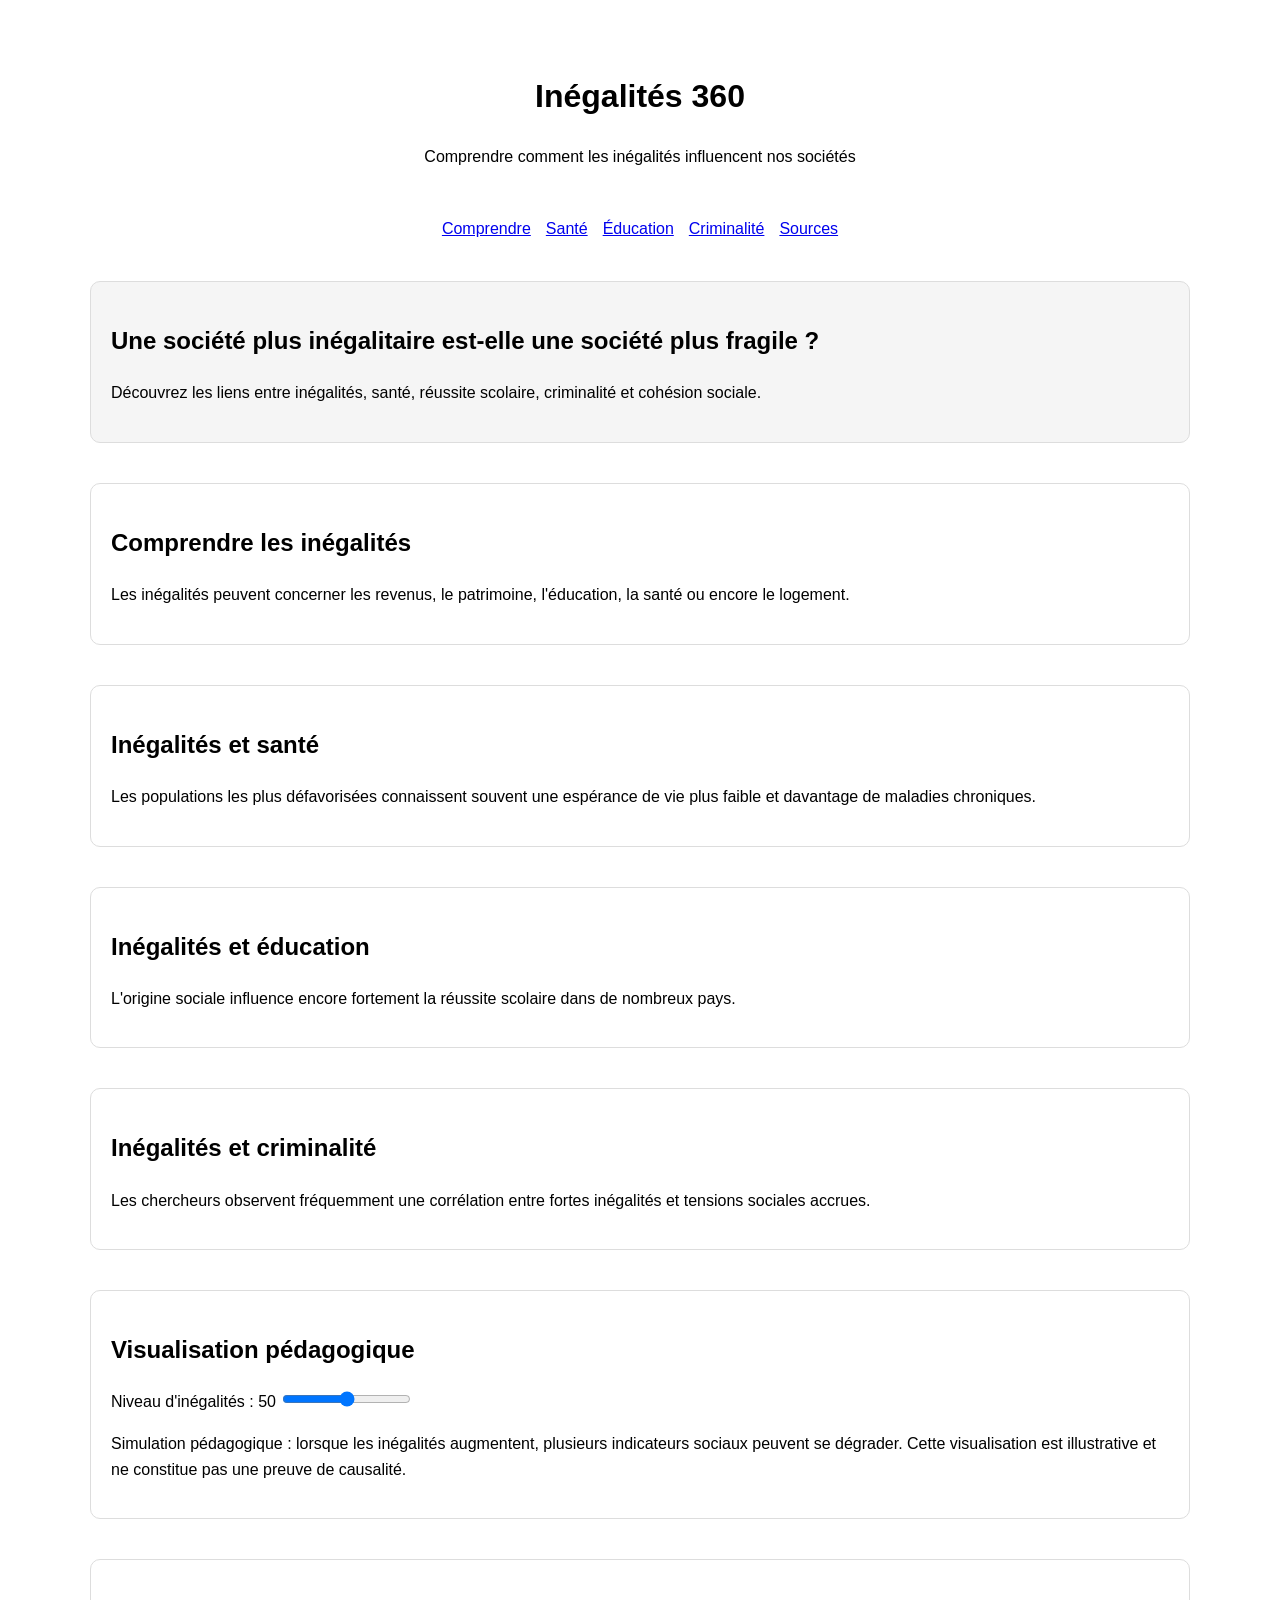
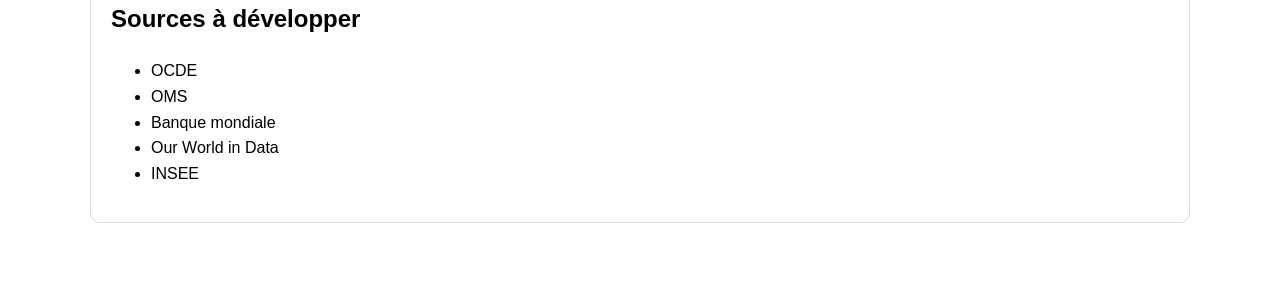
==== index.html @ ab727dbd "Add files via upload" ====
<!DOCTYPE html>
<html lang="fr">
<head>
<meta charset="UTF-8">
<meta name="viewport" content="width=device-width, initial-scale=1.0">
<title>Inégalités 360</title>
<link rel="stylesheet" href="style.css">
</head>
<body>
<header>
<h1>Inégalités 360</h1>
<p>Comprendre comment les inégalités influencent nos sociétés</p>
</header>

<nav>
<a href="#comprendre">Comprendre</a>
<a href="#sante">Santé</a>
<a href="#education">Éducation</a>
<a href="#criminalite">Criminalité</a>
<a href="#sources">Sources</a>
</nav>

<section id="hero">
<h2>Une société plus inégalitaire est-elle une société plus fragile ?</h2>
<p>Découvrez les liens entre inégalités, santé, réussite scolaire, criminalité et cohésion sociale.</p>
</section>

<section id="comprendre">
<h2>Comprendre les inégalités</h2>
<p>Les inégalités peuvent concerner les revenus, le patrimoine, l'éducation, la santé ou encore le logement.</p>
</section>

<section id="sante">
<h2>Inégalités et santé</h2>
<p>Les populations les plus défavorisées connaissent souvent une espérance de vie plus faible et davantage de maladies chroniques.</p>
</section>

<section id="education">
<h2>Inégalités et éducation</h2>
<p>L'origine sociale influence encore fortement la réussite scolaire dans de nombreux pays.</p>
</section>

<section id="criminalite">
<h2>Inégalités et criminalité</h2>
<p>Les chercheurs observent fréquemment une corrélation entre fortes inégalités et tensions sociales accrues.</p>
</section>

<section id="simulateur">
<h2>Visualisation pédagogique</h2>
<label>Niveau d'inégalités : <span id="valeur">50</span></label>
<input type="range" min="0" max="100" value="50" id="slider">
<p id="resultat"></p>
</section>

<section id="sources">
<h2>Sources à développer</h2>
<ul>
<li>OCDE</li>
<li>OMS</li>
<li>Banque mondiale</li>
<li>Our World in Data</li>
<li>INSEE</li>
</ul>
</section>

<script src="script.js"></script>
</body>
</html>
---- style.css ----
body{font-family:Arial,sans-serif;max-width:1100px;margin:auto;padding:20px;line-height:1.6}
header{text-align:center;padding:30px}
nav{display:flex;gap:15px;justify-content:center;flex-wrap:wrap}
section{margin:40px 0;padding:20px;border:1px solid #ddd;border-radius:10px}
#hero{background:#f5f5f5}
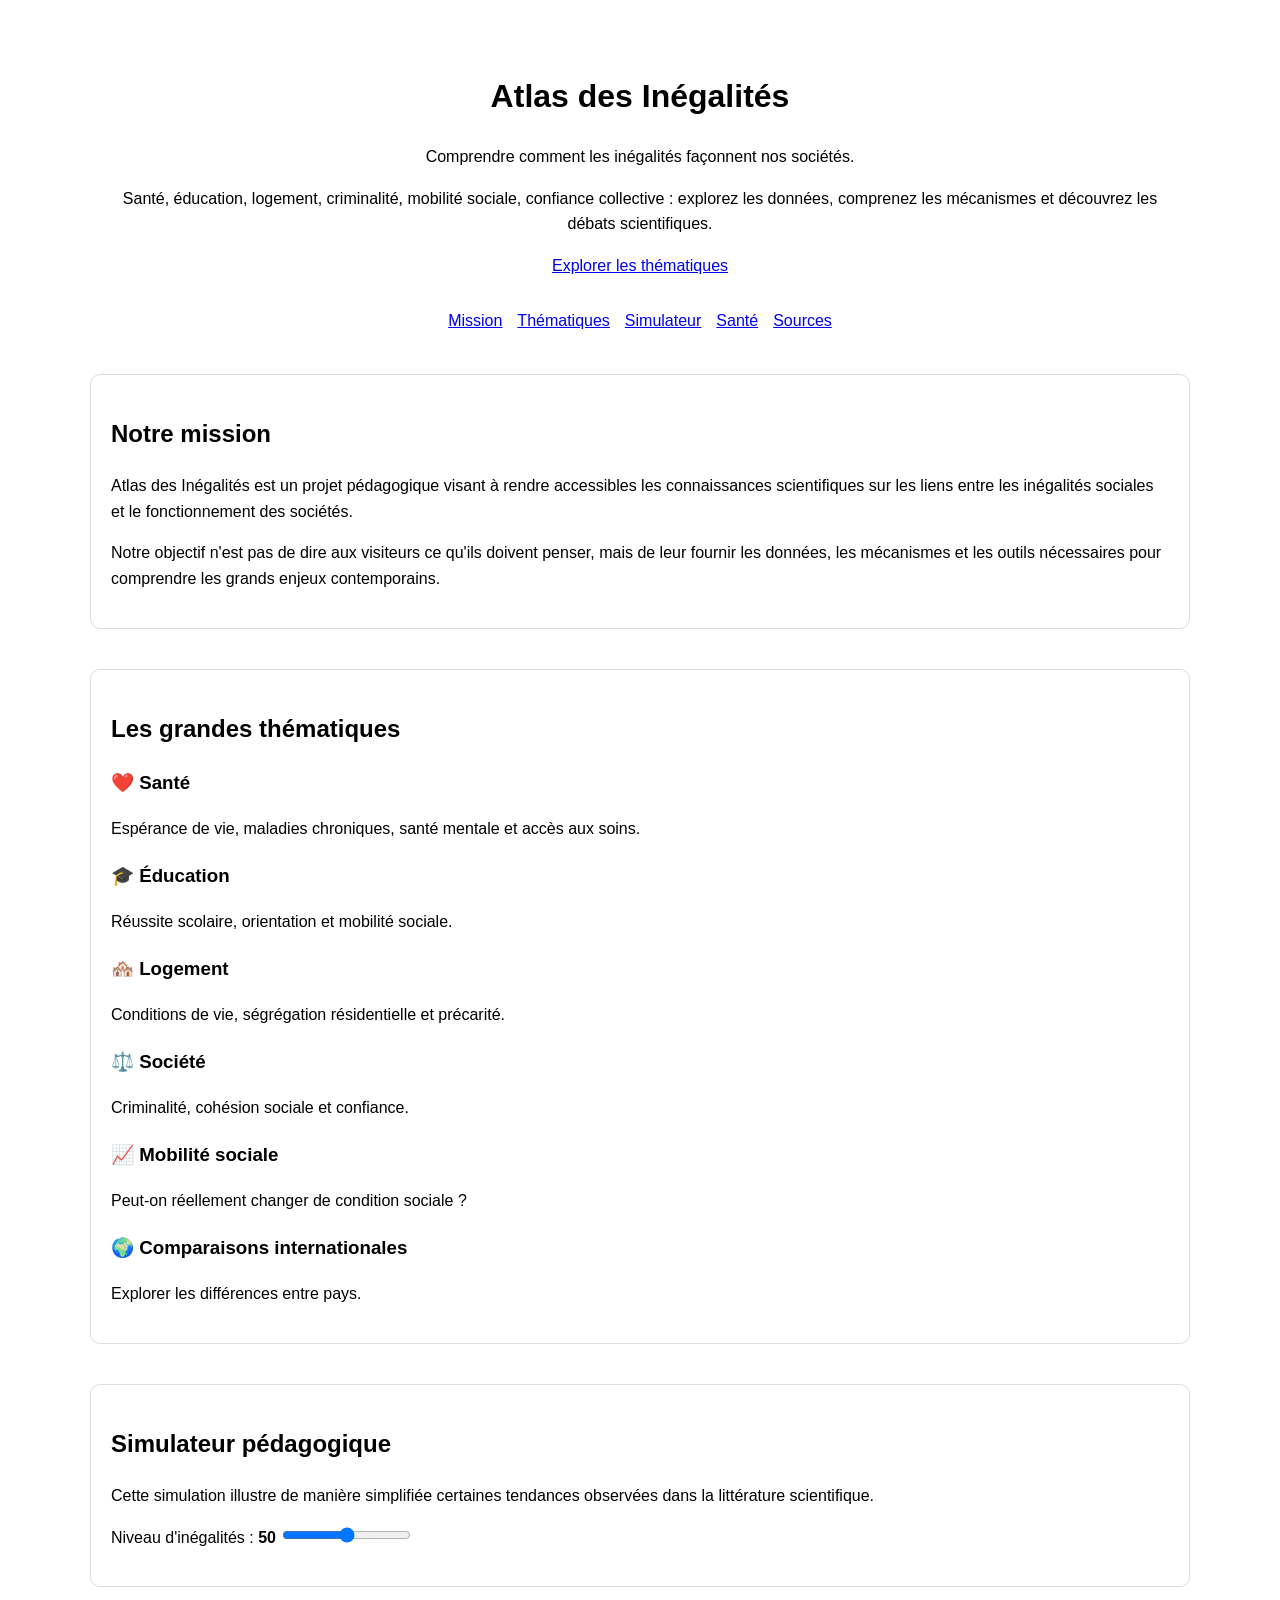
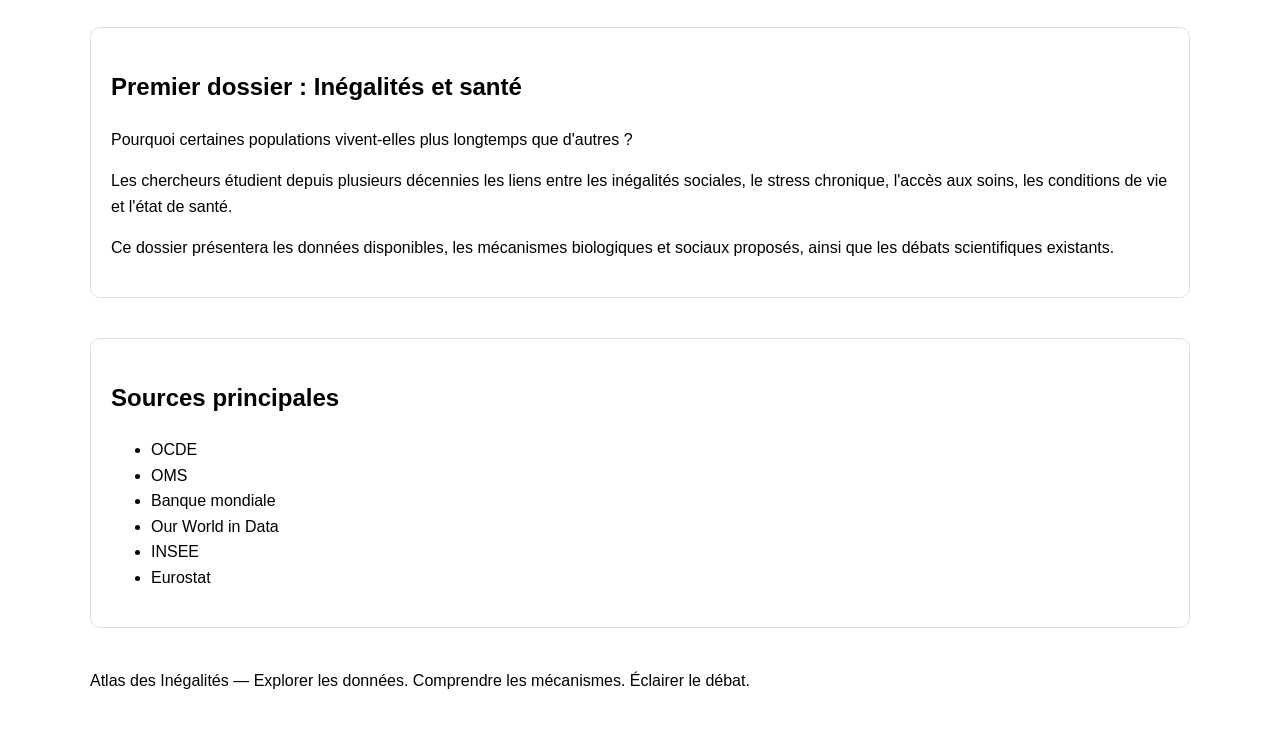
==== commit 3dcb867b: "Update index.html" ====
--- a/index.html
+++ b/index.html
@@ -3,66 +3,194 @@
 <head>
 <meta charset="UTF-8">
 <meta name="viewport" content="width=device-width, initial-scale=1.0">
-<title>Inégalités 360</title>
+<title>Atlas des Inégalités</title>
 <link rel="stylesheet" href="style.css">
 </head>
+
 <body>
-<header>
-<h1>Inégalités 360</h1>
-<p>Comprendre comment les inégalités influencent nos sociétés</p>
+
+<header class="hero">
+    <div class="container">
+        <h1>Atlas des Inégalités</h1>
+
+        <p class="subtitle">
+            Comprendre comment les inégalités façonnent nos sociétés.
+        </p>
+
+        <p class="intro">
+            Santé, éducation, logement, criminalité, mobilité sociale,
+            confiance collective : explorez les données,
+            comprenez les mécanismes et découvrez les débats scientifiques.
+        </p>
+
+        <a href="#themes" class="btn">
+            Explorer les thématiques
+        </a>
+    </div>
 </header>
 
 <nav>
-<a href="#comprendre">Comprendre</a>
-<a href="#sante">Santé</a>
-<a href="#education">Éducation</a>
-<a href="#criminalite">Criminalité</a>
-<a href="#sources">Sources</a>
+    <a href="#mission">Mission</a>
+    <a href="#themes">Thématiques</a>
+    <a href="#simulateur">Simulateur</a>
+    <a href="#sante">Santé</a>
+    <a href="#sources">Sources</a>
 </nav>
 
-<section id="hero">
-<h2>Une société plus inégalitaire est-elle une société plus fragile ?</h2>
-<p>Découvrez les liens entre inégalités, santé, réussite scolaire, criminalité et cohésion sociale.</p>
+<section id="mission" class="container">
+
+    <h2>Notre mission</h2>
+
+    <p>
+        Atlas des Inégalités est un projet pédagogique visant à rendre
+        accessibles les connaissances scientifiques sur les liens entre
+        les inégalités sociales et le fonctionnement des sociétés.
+    </p>
+
+    <p>
+        Notre objectif n'est pas de dire aux visiteurs ce qu'ils doivent penser,
+        mais de leur fournir les données, les mécanismes et les outils nécessaires
+        pour comprendre les grands enjeux contemporains.
+    </p>
+
 </section>
 
-<section id="comprendre">
-<h2>Comprendre les inégalités</h2>
-<p>Les inégalités peuvent concerner les revenus, le patrimoine, l'éducation, la santé ou encore le logement.</p>
+<section id="themes" class="container">
+
+    <h2>Les grandes thématiques</h2>
+
+    <div class="cards">
+
+        <div class="card">
+            <h3>❤️ Santé</h3>
+            <p>
+                Espérance de vie, maladies chroniques,
+                santé mentale et accès aux soins.
+            </p>
+        </div>
+
+        <div class="card">
+            <h3>🎓 Éducation</h3>
+            <p>
+                Réussite scolaire, orientation
+                et mobilité sociale.
+            </p>
+        </div>
+
+        <div class="card">
+            <h3>🏘️ Logement</h3>
+            <p>
+                Conditions de vie,
+                ségrégation résidentielle et précarité.
+            </p>
+        </div>
+
+        <div class="card">
+            <h3>⚖️ Société</h3>
+            <p>
+                Criminalité,
+                cohésion sociale et confiance.
+            </p>
+        </div>
+
+        <div class="card">
+            <h3>📈 Mobilité sociale</h3>
+            <p>
+                Peut-on réellement changer de condition sociale ?
+            </p>
+        </div>
+
+        <div class="card">
+            <h3>🌍 Comparaisons internationales</h3>
+            <p>
+                Explorer les différences entre pays.
+            </p>
+        </div>
+
+    </div>
+
 </section>
 
-<section id="sante">
-<h2>Inégalités et santé</h2>
-<p>Les populations les plus défavorisées connaissent souvent une espérance de vie plus faible et davantage de maladies chroniques.</p>
+<section id="simulateur" class="container">
+
+    <h2>Simulateur pédagogique</h2>
+
+    <p>
+        Cette simulation illustre de manière simplifiée certaines tendances
+        observées dans la littérature scientifique.
+    </p>
+
+    <label>
+        Niveau d'inégalités :
+        <strong><span id="valeur">50</span></strong>
+    </label>
+
+    <input
+        type="range"
+        min="0"
+        max="100"
+        value="50"
+        id="slider"
+    >
+
+    <div class="simulation-box">
+
+        <p id="sante-result"></p>
+        <p id="education-result"></p>
+        <p id="confiance-result"></p>
+
+    </div>
+
 </section>
 
-<section id="education">
-<h2>Inégalités et éducation</h2>
-<p>L'origine sociale influence encore fortement la réussite scolaire dans de nombreux pays.</p>
+<section id="sante" class="container">
+
+    <h2>Premier dossier : Inégalités et santé</h2>
+
+    <p>
+        Pourquoi certaines populations vivent-elles plus longtemps
+        que d'autres ?
+    </p>
+
+    <p>
+        Les chercheurs étudient depuis plusieurs décennies les liens
+        entre les inégalités sociales, le stress chronique,
+        l'accès aux soins, les conditions de vie et l'état de santé.
+    </p>
+
+    <p>
+        Ce dossier présentera les données disponibles,
+        les mécanismes biologiques et sociaux proposés,
+        ainsi que les débats scientifiques existants.
+    </p>
+
 </section>
 
-<section id="criminalite">
-<h2>Inégalités et criminalité</h2>
-<p>Les chercheurs observent fréquemment une corrélation entre fortes inégalités et tensions sociales accrues.</p>
+<section id="sources" class="container">
+
+    <h2>Sources principales</h2>
+
+    <ul>
+        <li>OCDE</li>
+        <li>OMS</li>
+        <li>Banque mondiale</li>
+        <li>Our World in Data</li>
+        <li>INSEE</li>
+        <li>Eurostat</li>
+    </ul>
+
 </section>
 
-<section id="simulateur">
-<h2>Visualisation pédagogique</h2>
-<label>Niveau d'inégalités : <span id="valeur">50</span></label>
-<input type="range" min="0" max="100" value="50" id="slider">
-<p id="resultat"></p>
-</section>
+<footer>
 
-<section id="sources">
-<h2>Sources à développer</h2>
-<ul>
-<li>OCDE</li>
-<li>OMS</li>
-<li>Banque mondiale</li>
-<li>Our World in Data</li>
-<li>INSEE</li>
-</ul>
-</section>
+    <p>
+        Atlas des Inégalités — Explorer les données.
+        Comprendre les mécanismes. Éclairer le débat.
+    </p>
+
+</footer>
 
 <script src="script.js"></script>
+
 </body>
-</html>+</html>
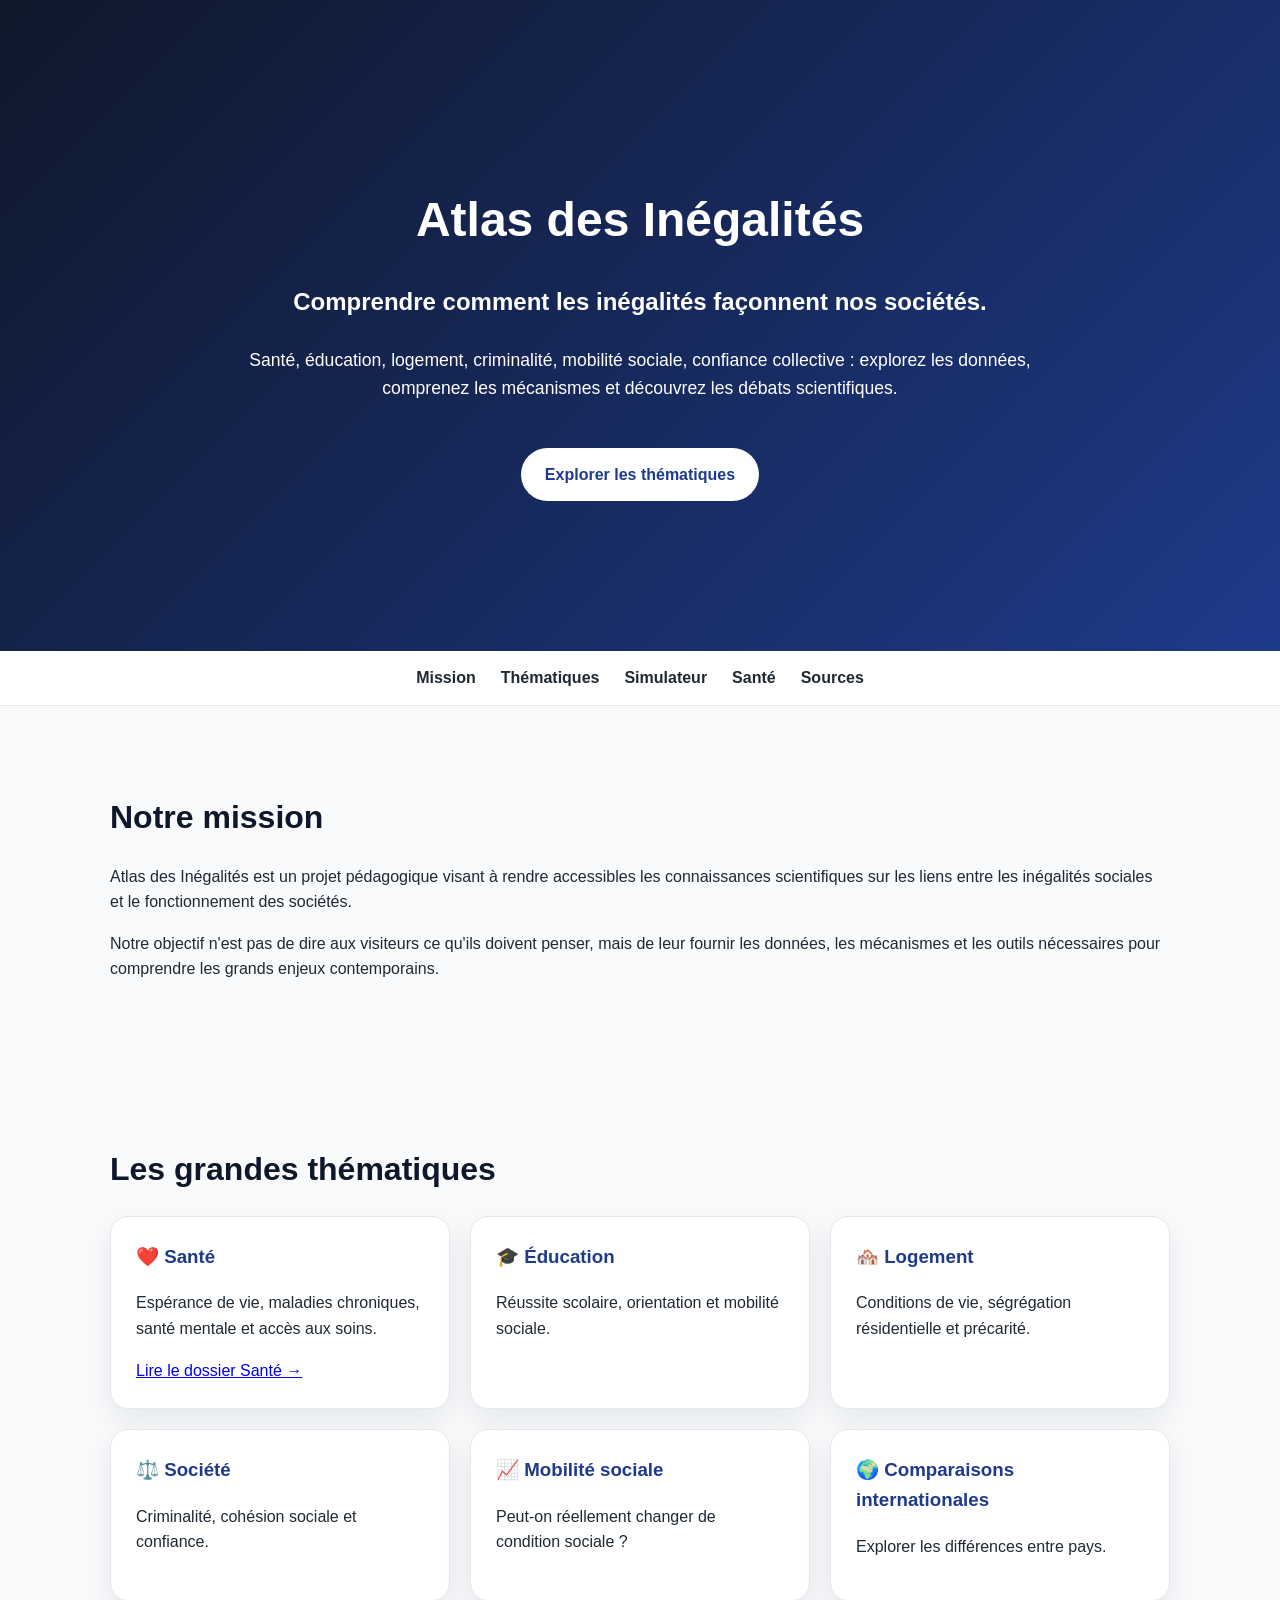
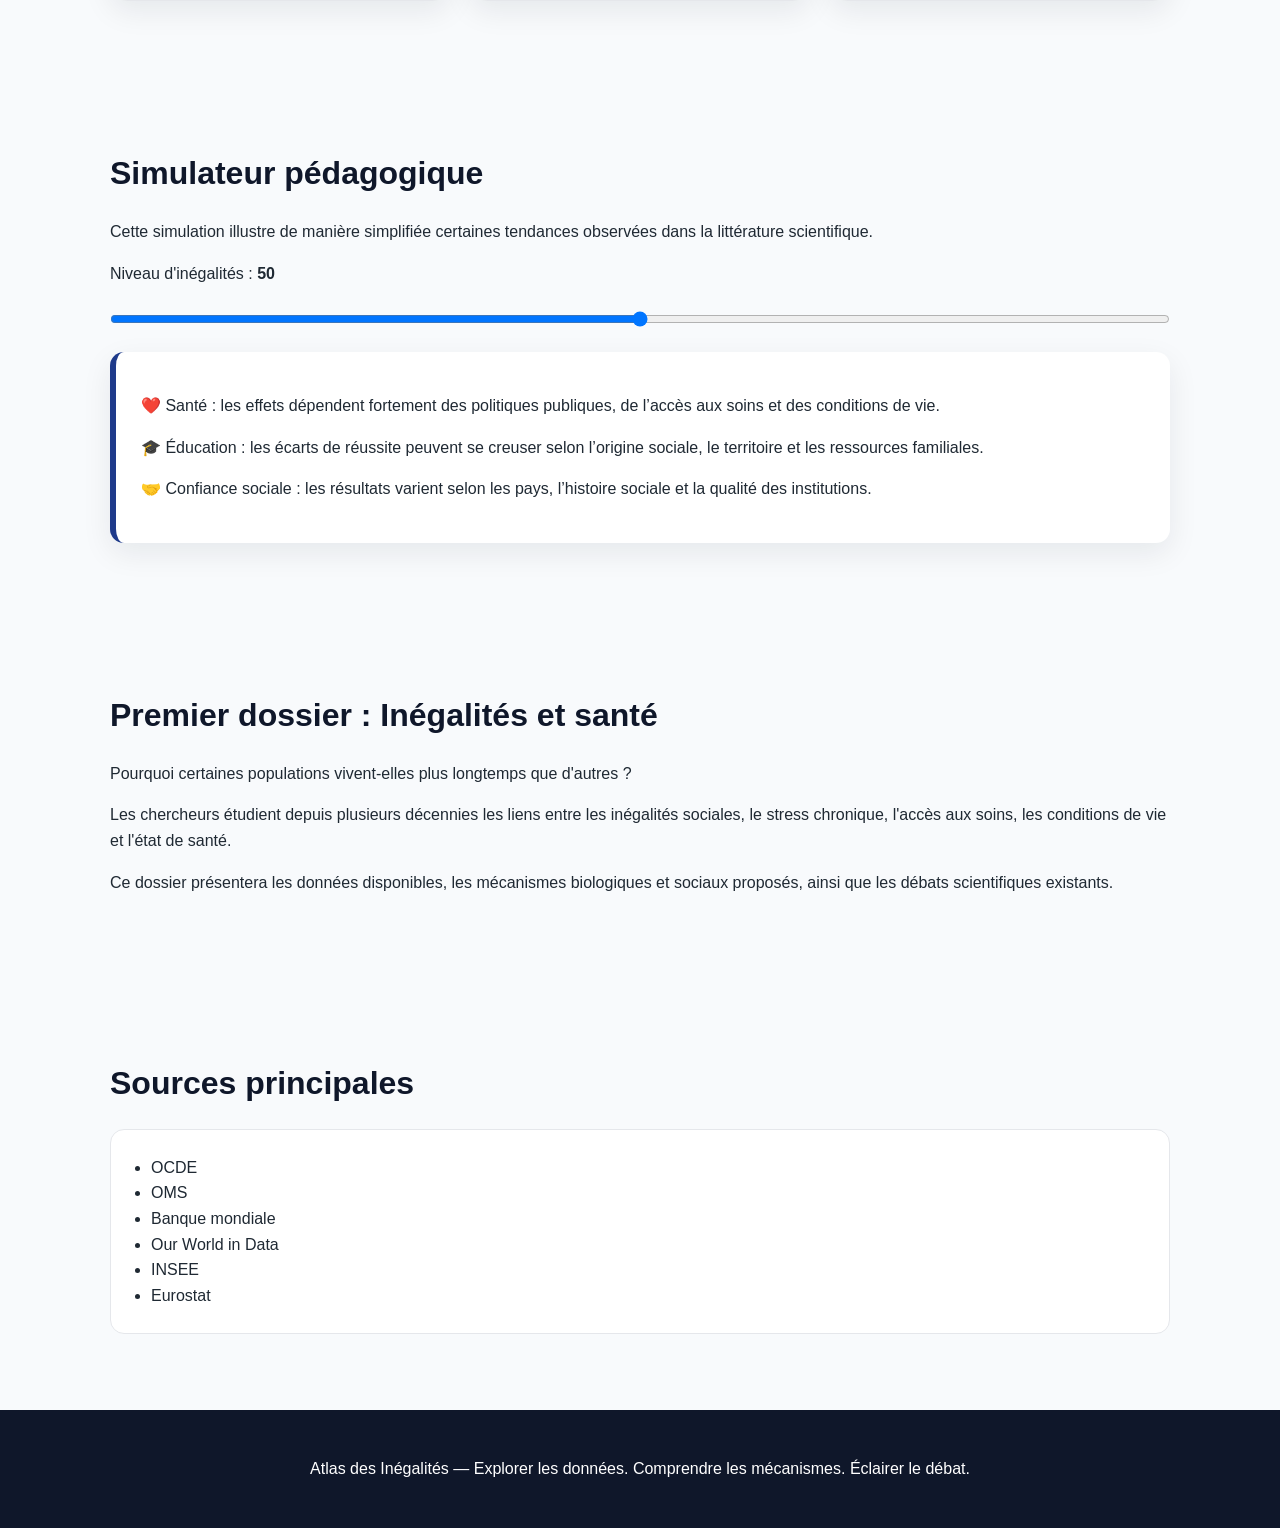
==== commit 0cb13cd0: "Update index.html" ====
--- a/index.html
+++ b/index.html
@@ -61,13 +61,16 @@
 
     <div class="cards">
 
-        <div class="card">
-            <h3>❤️ Santé</h3>
-            <p>
-                Espérance de vie, maladies chroniques,
-                santé mentale et accès aux soins.
-            </p>
-        </div>
+       <div class="card">
+    <h3>❤️ Santé</h3>
+    <p>
+        Espérance de vie, maladies chroniques,
+        santé mentale et accès aux soins.
+    </p>
+    <a href="sante.html" class="card-link">
+        Lire le dossier Santé →
+    </a>
+</div>
 
         <div class="card">
             <h3>🎓 Éducation</h3>
--- a/style.css
+++ b/style.css
@@ -1,6 +1,145 @@
+* {
+    box-sizing: border-box;
+}
 
-body{font-family:Arial,sans-serif;max-width:1100px;margin:auto;padding:20px;line-height:1.6}
-header{text-align:center;padding:30px}
-nav{display:flex;gap:15px;justify-content:center;flex-wrap:wrap}
-section{margin:40px 0;padding:20px;border:1px solid #ddd;border-radius:10px}
-#hero{background:#f5f5f5}
+body {
+    margin: 0;
+    font-family: Arial, Helvetica, sans-serif;
+    line-height: 1.6;
+    color: #1f2933;
+    background: #f8fafc;
+}
+
+.container {
+    max-width: 1100px;
+    margin: auto;
+    padding: 60px 20px;
+}
+
+.hero {
+    background: linear-gradient(135deg, #0f172a, #1e3a8a);
+    color: white;
+    text-align: center;
+    padding: 90px 20px;
+}
+
+.hero h1 {
+    font-size: 3rem;
+    margin-bottom: 15px;
+}
+
+.subtitle {
+    font-size: 1.5rem;
+    font-weight: bold;
+}
+
+.intro {
+    max-width: 800px;
+    margin: 25px auto;
+    font-size: 1.1rem;
+}
+
+.btn {
+    display: inline-block;
+    margin-top: 20px;
+    padding: 14px 24px;
+    background: white;
+    color: #1e3a8a;
+    text-decoration: none;
+    border-radius: 999px;
+    font-weight: bold;
+}
+
+nav {
+    position: sticky;
+    top: 0;
+    z-index: 10;
+    background: white;
+    border-bottom: 1px solid #e5e7eb;
+    display: flex;
+    justify-content: center;
+    gap: 25px;
+    flex-wrap: wrap;
+    padding: 14px;
+}
+
+nav a {
+    color: #1f2933;
+    text-decoration: none;
+    font-weight: bold;
+}
+
+nav a:hover {
+    color: #1e3a8a;
+}
+
+h2 {
+    font-size: 2rem;
+    margin-bottom: 20px;
+    color: #0f172a;
+}
+
+.cards {
+    display: grid;
+    grid-template-columns: repeat(auto-fit, minmax(260px, 1fr));
+    gap: 20px;
+}
+
+.card {
+    background: white;
+    padding: 25px;
+    border-radius: 18px;
+    box-shadow: 0 10px 30px rgba(15, 23, 42, 0.08);
+    border: 1px solid #e5e7eb;
+}
+
+.card h3 {
+    margin-top: 0;
+    color: #1e3a8a;
+}
+
+input[type="range"] {
+    width: 100%;
+    margin: 25px 0;
+}
+
+.simulation-box {
+    background: white;
+    border-left: 6px solid #1e3a8a;
+    padding: 25px;
+    border-radius: 14px;
+    box-shadow: 0 10px 30px rgba(15, 23, 42, 0.08);
+}
+
+ul {
+    background: white;
+    padding: 25px 40px;
+    border-radius: 14px;
+    border: 1px solid #e5e7eb;
+}
+
+footer {
+    text-align: center;
+    background: #0f172a;
+    color: white;
+    padding: 30px 20px;
+}
+
+@media (max-width: 700px) {
+    .hero h1 {
+        font-size: 2.2rem;
+    }
+
+    .subtitle {
+        font-size: 1.2rem;
+    }
+
+    nav {
+        gap: 12px;
+        font-size: 0.9rem;
+    }
+
+    .container {
+        padding: 40px 18px;
+    }
+}
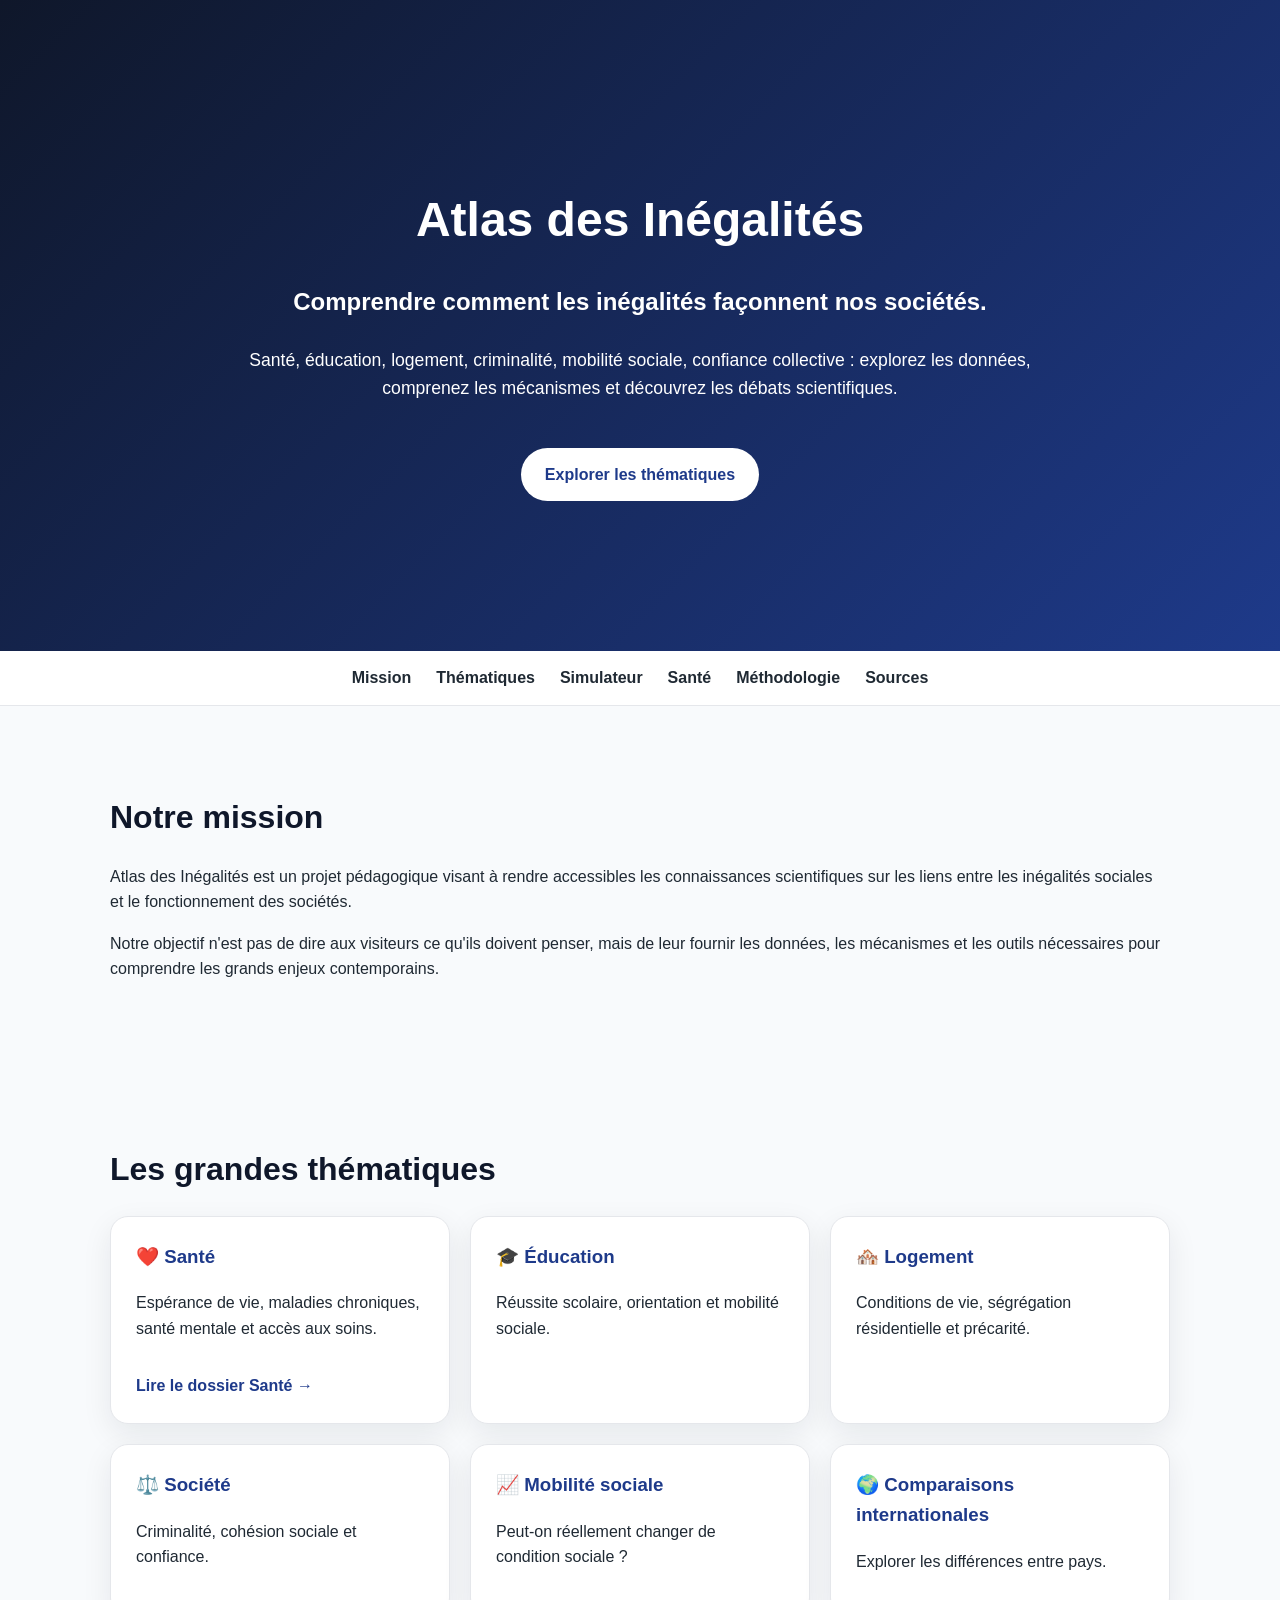
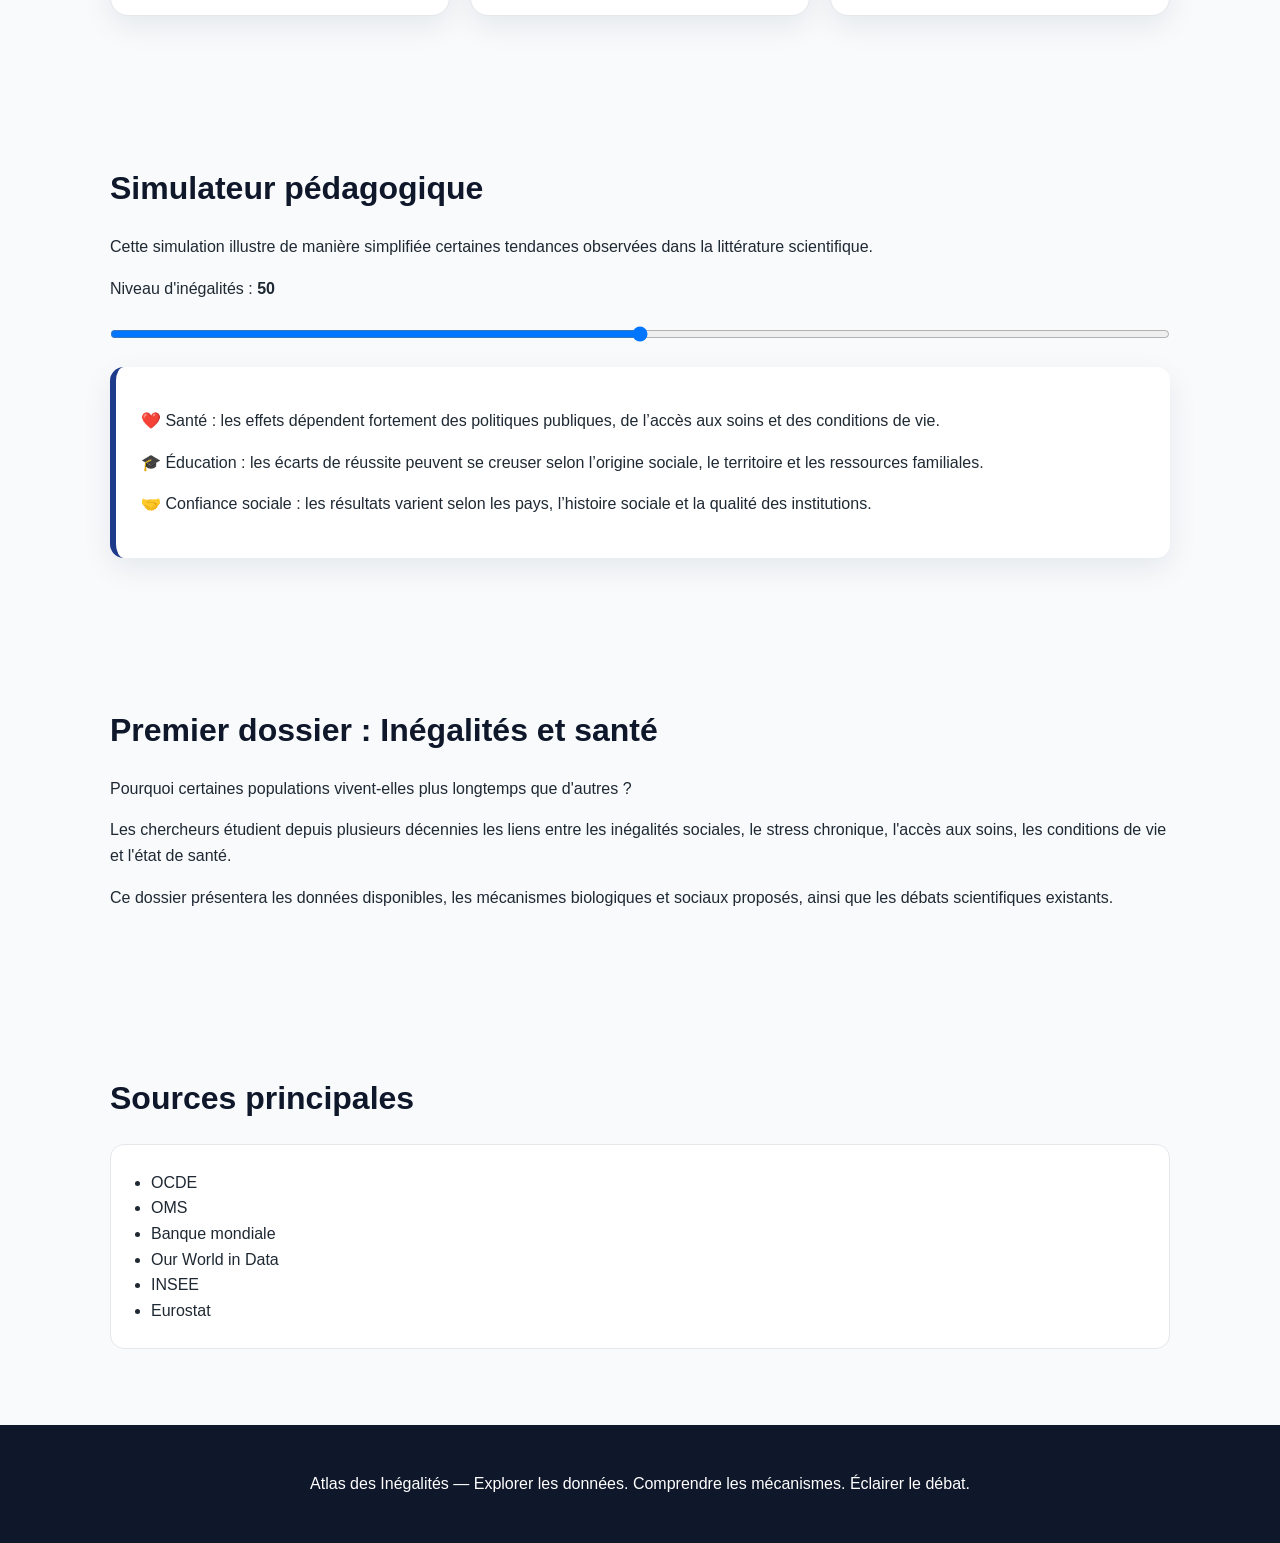
==== commit 9167bfba: "Update index.html" ====
--- a/index.html
+++ b/index.html
@@ -33,7 +33,8 @@
     <a href="#mission">Mission</a>
     <a href="#themes">Thématiques</a>
     <a href="#simulateur">Simulateur</a>
-    <a href="#sante">Santé</a>
+    <a href="sante.html">Santé</a>
+    <a href="methodologie.html">Méthodologie</a>
     <a href="#sources">Sources</a>
 </nav>
 
--- a/style.css
+++ b/style.css
@@ -103,6 +103,18 @@
     margin: 25px 0;
 }
 
+.card-link {
+    display: inline-block;
+    margin-top: 15px;
+    color: #1e3a8a;
+    font-weight: bold;
+    text-decoration: none;
+}
+
+.card-link:hover {
+    text-decoration: underline;
+}
+
 .simulation-box {
     background: white;
     border-left: 6px solid #1e3a8a;
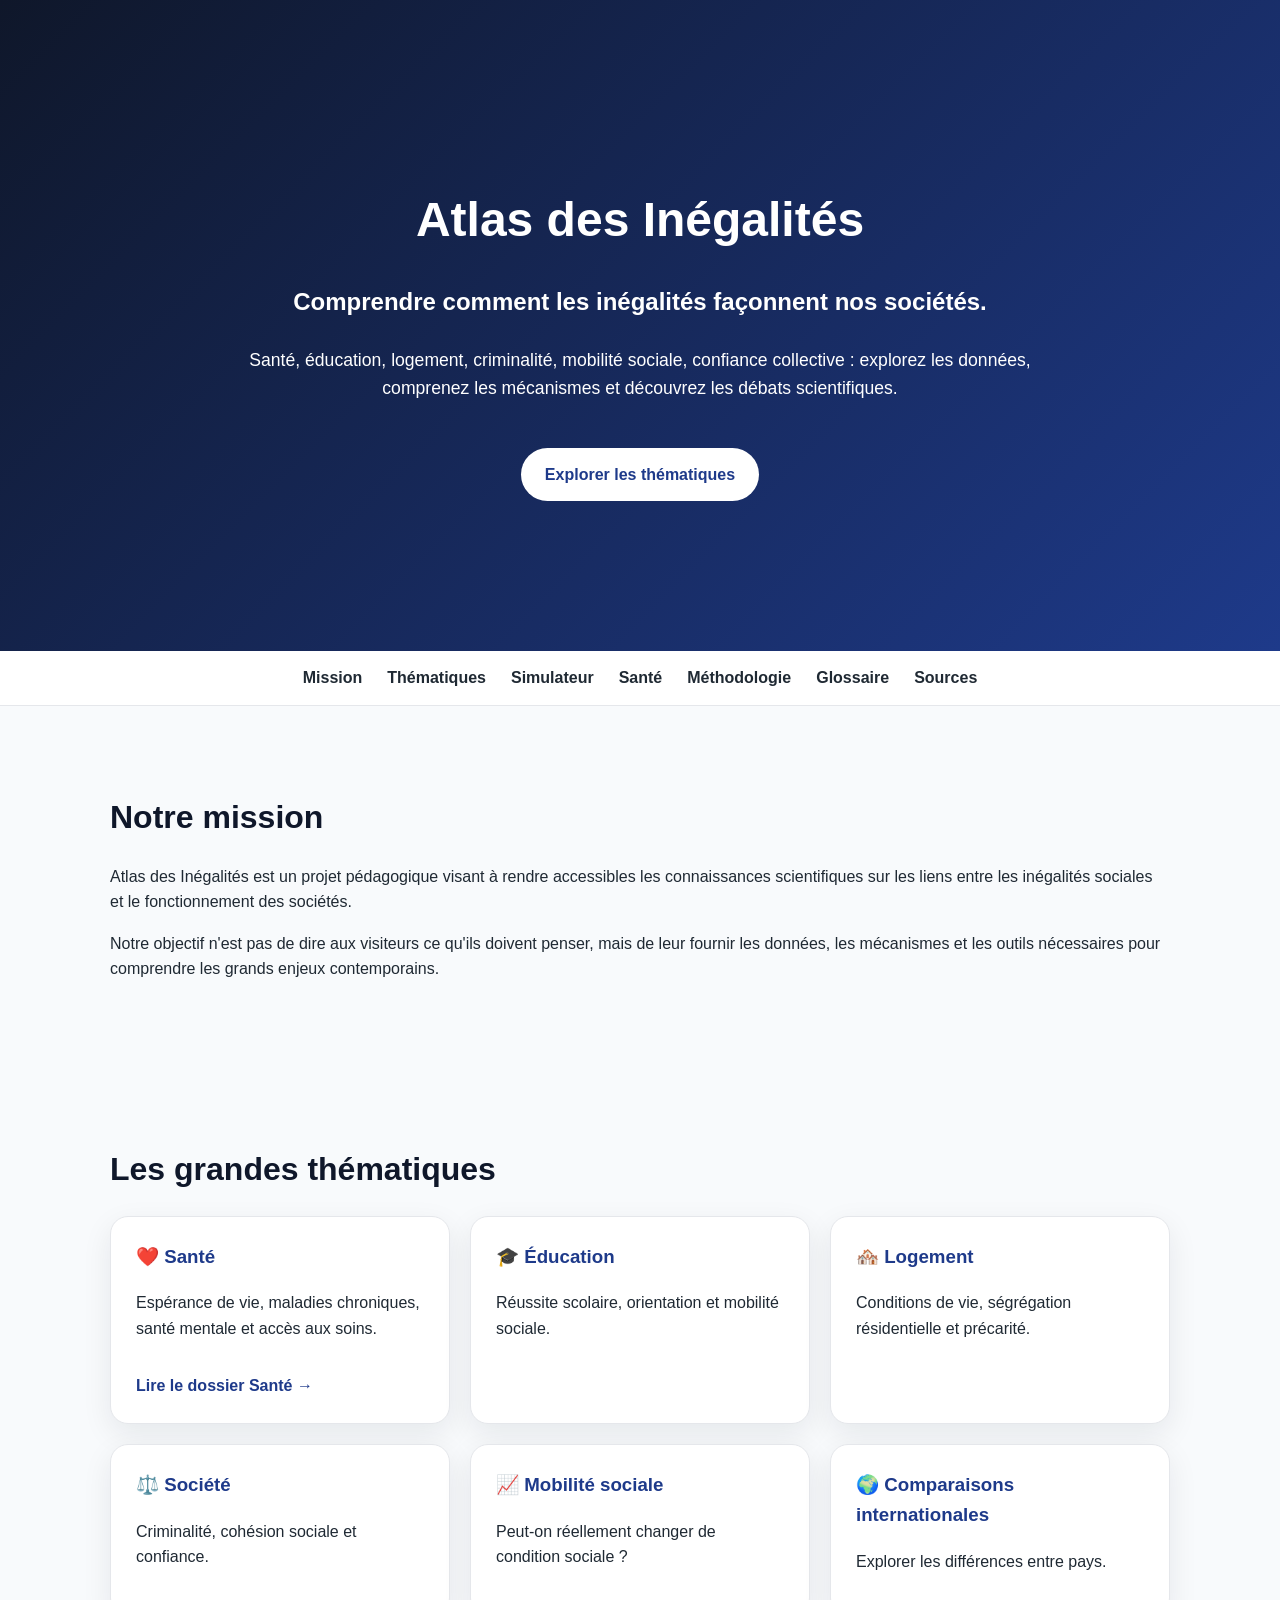
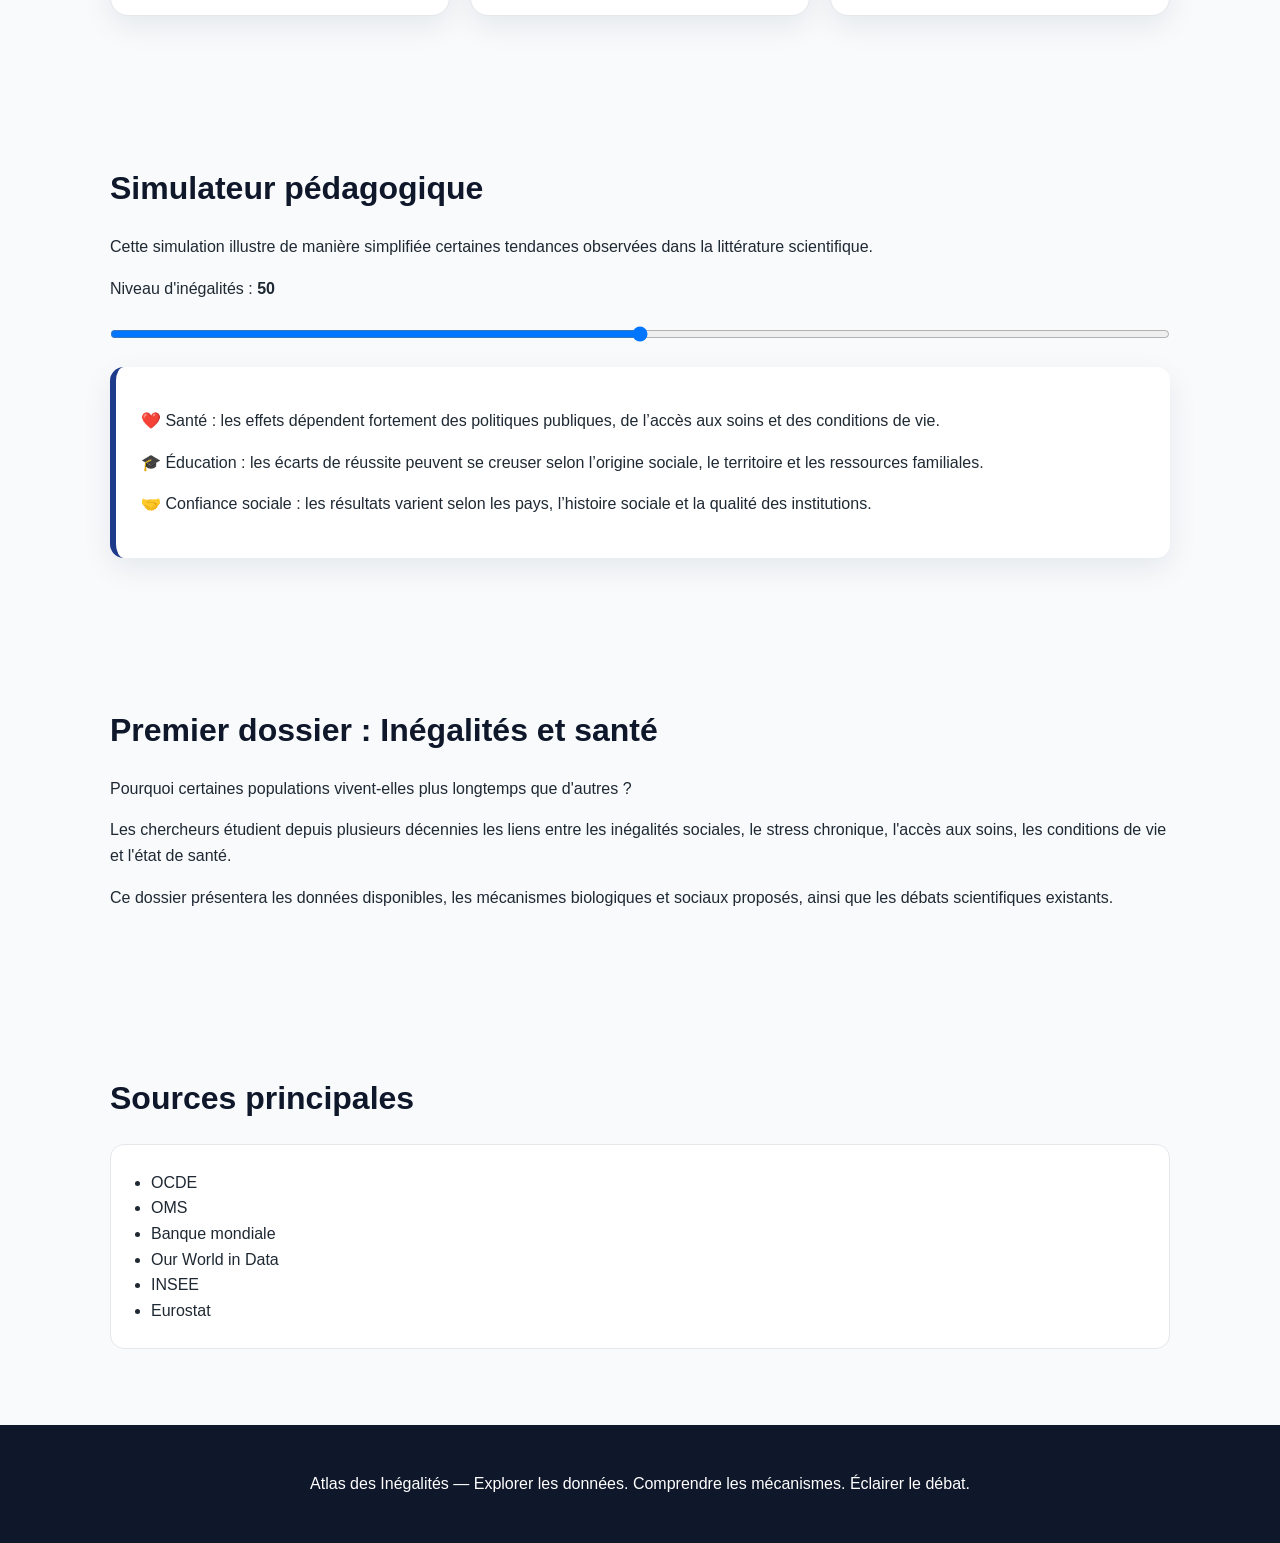
==== commit ffd4e8bd: "Update index.html" ====
--- a/index.html
+++ b/index.html
@@ -35,6 +35,7 @@
     <a href="#simulateur">Simulateur</a>
     <a href="sante.html">Santé</a>
     <a href="methodologie.html">Méthodologie</a>
+    <a href="glossaire.html">Glossaire</a>
     <a href="#sources">Sources</a>
 </nav>
 
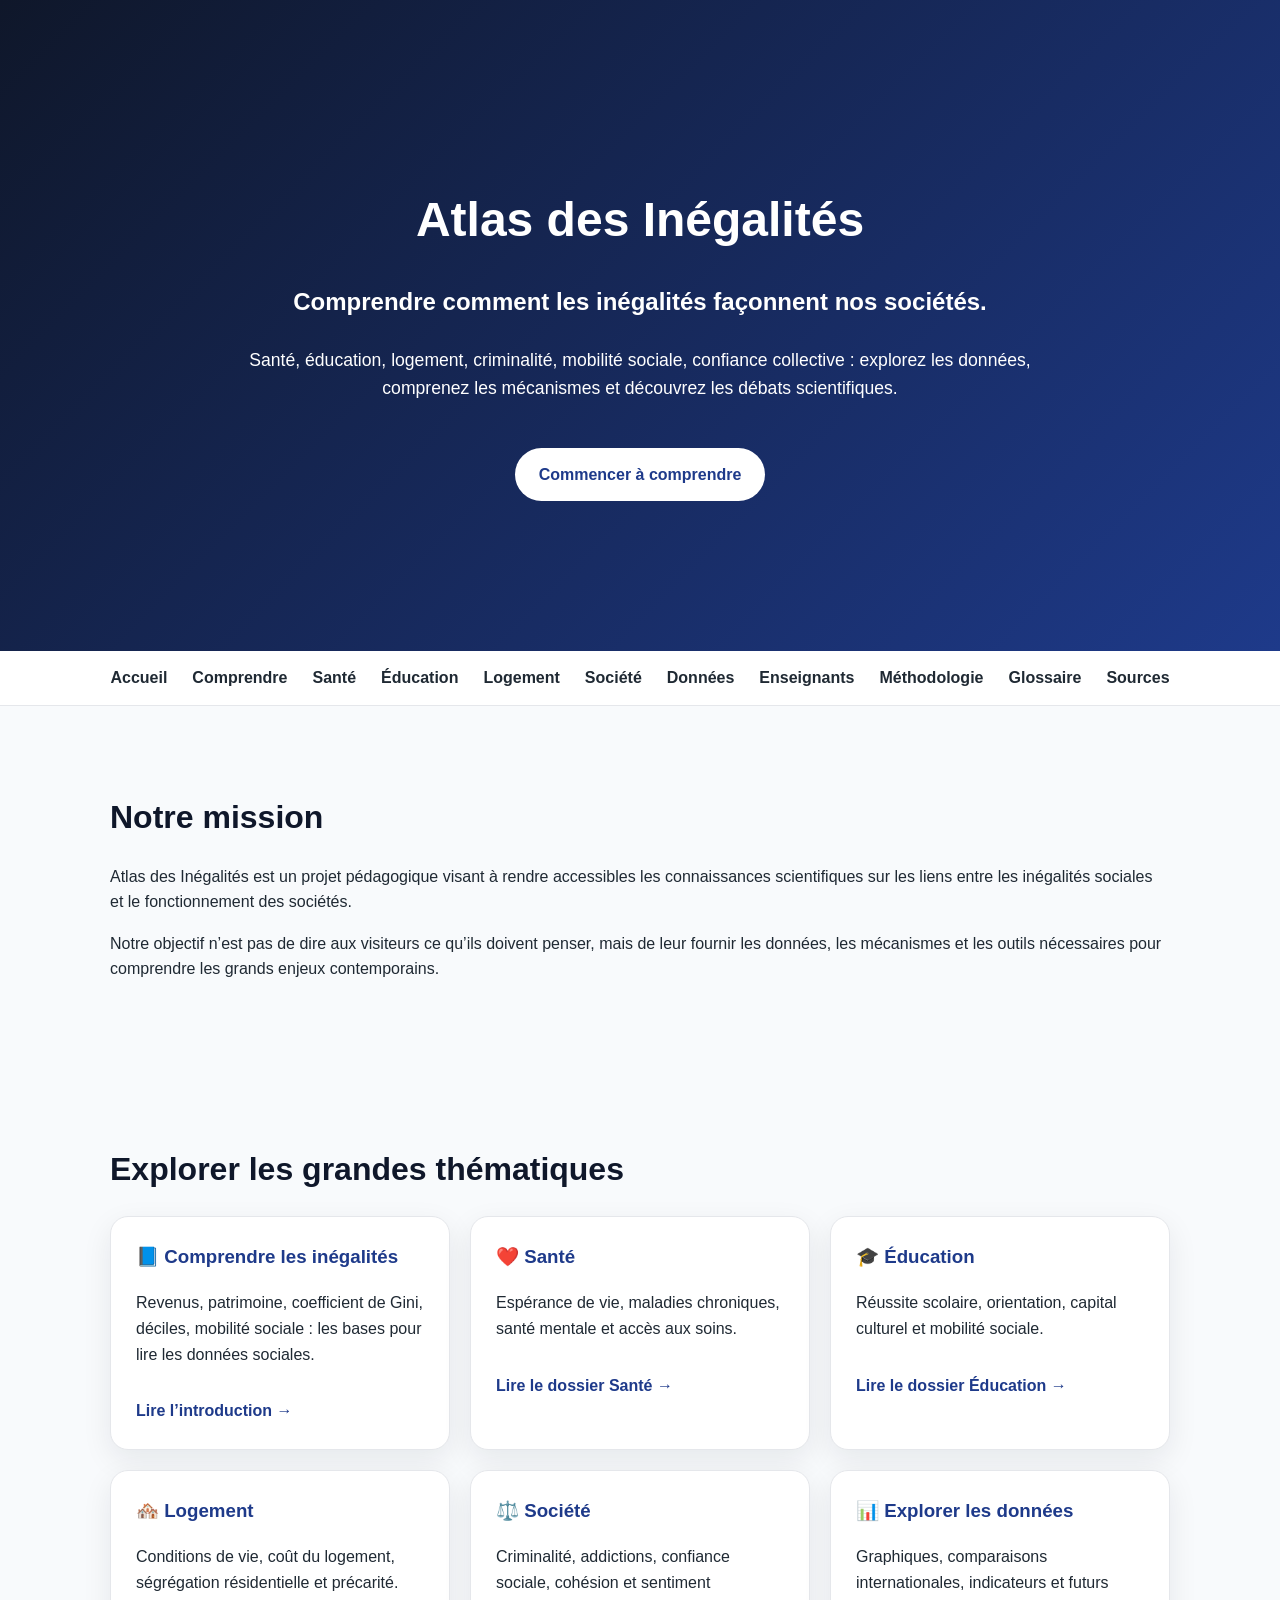
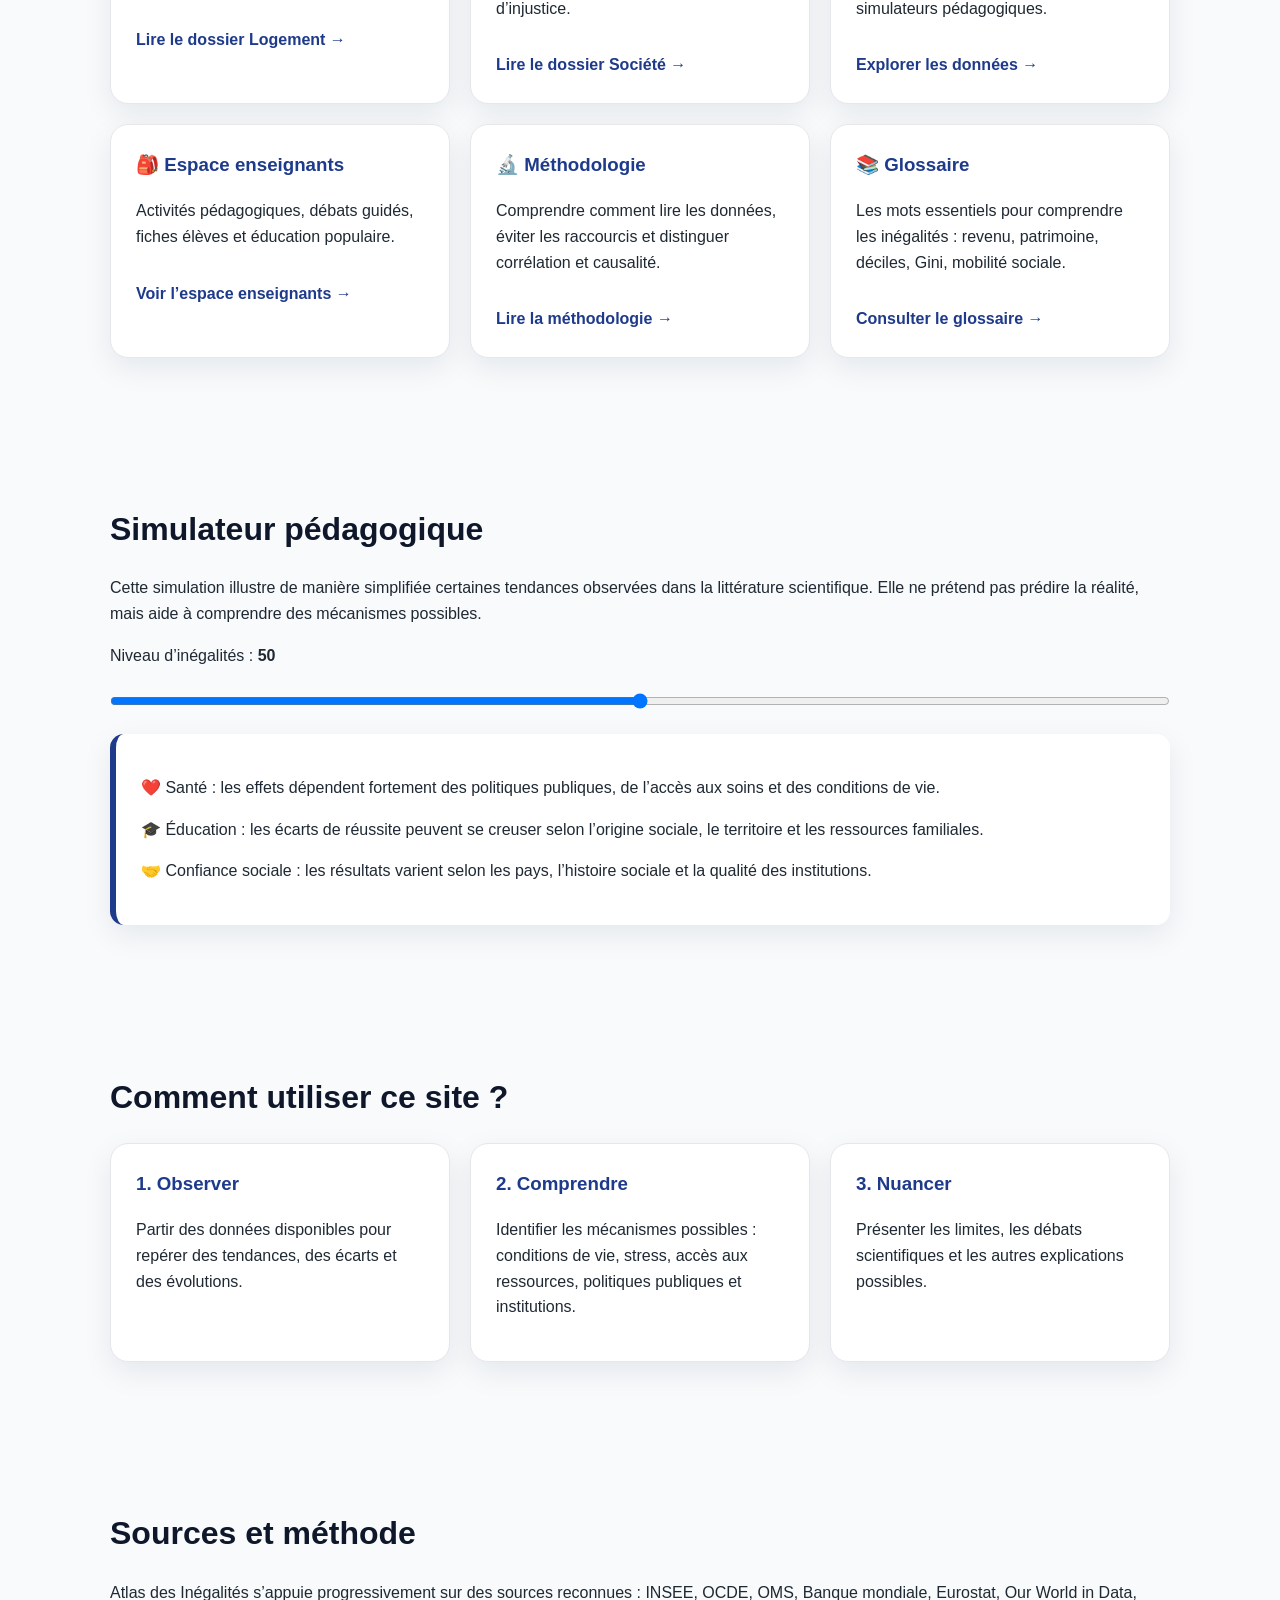
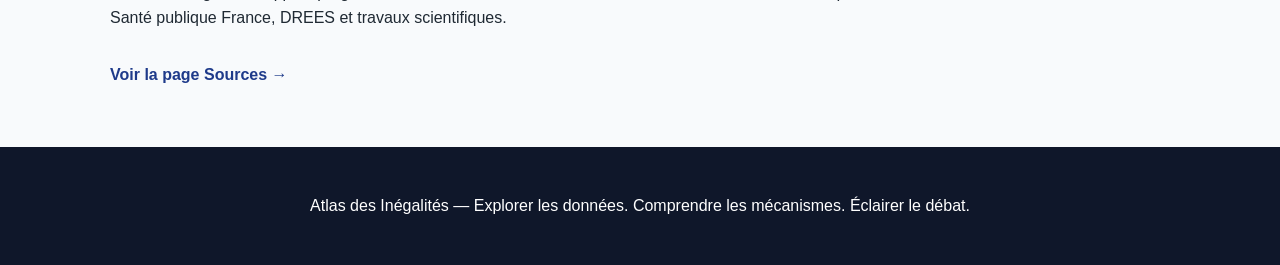
==== commit d0f0f005: "Update index.html" ====
--- a/index.html
+++ b/index.html
@@ -23,20 +23,24 @@
             comprenez les mécanismes et découvrez les débats scientifiques.
         </p>
 
-        <a href="#themes" class="btn">
-            Explorer les thématiques
+        <a href="comprendre.html" class="btn">
+            Commencer à comprendre
         </a>
     </div>
 </header>
 
 <nav>
-    <a href="#mission">Mission</a>
-    <a href="#themes">Thématiques</a>
-    <a href="#simulateur">Simulateur</a>
+    <a href="index.html">Accueil</a>
+    <a href="comprendre.html">Comprendre</a>
     <a href="sante.html">Santé</a>
+    <a href="education.html">Éducation</a>
+    <a href="logement.html">Logement</a>
+    <a href="societe.html">Société</a>
+    <a href="donnees.html">Données</a>
+    <a href="enseignants.html">Enseignants</a>
     <a href="methodologie.html">Méthodologie</a>
     <a href="glossaire.html">Glossaire</a>
-    <a href="#sources">Sources</a>
+    <a href="sources.html">Sources</a>
 </nav>
 
 <section id="mission" class="container">
@@ -44,13 +48,13 @@
     <h2>Notre mission</h2>
 
     <p>
-        Atlas des Inégalités est un projet pédagogique visant à rendre
-        accessibles les connaissances scientifiques sur les liens entre
-        les inégalités sociales et le fonctionnement des sociétés.
-    </p>
-
-    <p>
-        Notre objectif n'est pas de dire aux visiteurs ce qu'ils doivent penser,
+        Atlas des Inégalités est un projet pédagogique visant à rendre accessibles
+        les connaissances scientifiques sur les liens entre les inégalités sociales
+        et le fonctionnement des sociétés.
+    </p>
+
+    <p>
+        Notre objectif n’est pas de dire aux visiteurs ce qu’ils doivent penser,
         mais de leur fournir les données, les mécanismes et les outils nécessaires
         pour comprendre les grands enjeux contemporains.
     </p>
@@ -59,57 +63,107 @@
 
 <section id="themes" class="container">
 
-    <h2>Les grandes thématiques</h2>
+    <h2>Explorer les grandes thématiques</h2>
 
     <div class="cards">
 
-       <div class="card">
-    <h3>❤️ Santé</h3>
-    <p>
-        Espérance de vie, maladies chroniques,
-        santé mentale et accès aux soins.
-    </p>
-    <a href="sante.html" class="card-link">
-        Lire le dossier Santé →
-    </a>
-</div>
+        <div class="card">
+            <h3>📘 Comprendre les inégalités</h3>
+            <p>
+                Revenus, patrimoine, coefficient de Gini, déciles,
+                mobilité sociale : les bases pour lire les données sociales.
+            </p>
+            <a href="comprendre.html" class="card-link">
+                Lire l’introduction →
+            </a>
+        </div>
+
+        <div class="card">
+            <h3>❤️ Santé</h3>
+            <p>
+                Espérance de vie, maladies chroniques,
+                santé mentale et accès aux soins.
+            </p>
+            <a href="sante.html" class="card-link">
+                Lire le dossier Santé →
+            </a>
+        </div>
 
         <div class="card">
             <h3>🎓 Éducation</h3>
             <p>
-                Réussite scolaire, orientation
-                et mobilité sociale.
-            </p>
+                Réussite scolaire, orientation,
+                capital culturel et mobilité sociale.
+            </p>
+            <a href="education.html" class="card-link">
+                Lire le dossier Éducation →
+            </a>
         </div>
 
         <div class="card">
             <h3>🏘️ Logement</h3>
             <p>
-                Conditions de vie,
+                Conditions de vie, coût du logement,
                 ségrégation résidentielle et précarité.
             </p>
+            <a href="logement.html" class="card-link">
+                Lire le dossier Logement →
+            </a>
         </div>
 
         <div class="card">
             <h3>⚖️ Société</h3>
             <p>
-                Criminalité,
-                cohésion sociale et confiance.
-            </p>
-        </div>
-
-        <div class="card">
-            <h3>📈 Mobilité sociale</h3>
-            <p>
-                Peut-on réellement changer de condition sociale ?
-            </p>
-        </div>
-
-        <div class="card">
-            <h3>🌍 Comparaisons internationales</h3>
-            <p>
-                Explorer les différences entre pays.
-            </p>
+                Criminalité, addictions, confiance sociale,
+                cohésion et sentiment d’injustice.
+            </p>
+            <a href="societe.html" class="card-link">
+                Lire le dossier Société →
+            </a>
+        </div>
+
+        <div class="card">
+            <h3>📊 Explorer les données</h3>
+            <p>
+                Graphiques, comparaisons internationales,
+                indicateurs et futurs simulateurs pédagogiques.
+            </p>
+            <a href="donnees.html" class="card-link">
+                Explorer les données →
+            </a>
+        </div>
+
+        <div class="card">
+            <h3>🎒 Espace enseignants</h3>
+            <p>
+                Activités pédagogiques, débats guidés,
+                fiches élèves et éducation populaire.
+            </p>
+            <a href="enseignants.html" class="card-link">
+                Voir l’espace enseignants →
+            </a>
+        </div>
+
+        <div class="card">
+            <h3>🔬 Méthodologie</h3>
+            <p>
+                Comprendre comment lire les données,
+                éviter les raccourcis et distinguer corrélation et causalité.
+            </p>
+            <a href="methodologie.html" class="card-link">
+                Lire la méthodologie →
+            </a>
+        </div>
+
+        <div class="card">
+            <h3>📚 Glossaire</h3>
+            <p>
+                Les mots essentiels pour comprendre les inégalités :
+                revenu, patrimoine, déciles, Gini, mobilité sociale.
+            </p>
+            <a href="glossaire.html" class="card-link">
+                Consulter le glossaire →
+            </a>
         </div>
 
     </div>
@@ -122,11 +176,12 @@
 
     <p>
         Cette simulation illustre de manière simplifiée certaines tendances
-        observées dans la littérature scientifique.
+        observées dans la littérature scientifique. Elle ne prétend pas prédire
+        la réalité, mais aide à comprendre des mécanismes possibles.
     </p>
 
     <label>
-        Niveau d'inégalités :
+        Niveau d’inégalités :
         <strong><span id="valeur">50</span></strong>
     </label>
 
@@ -148,41 +203,54 @@
 
 </section>
 
-<section id="sante" class="container">
-
-    <h2>Premier dossier : Inégalités et santé</h2>
-
-    <p>
-        Pourquoi certaines populations vivent-elles plus longtemps
-        que d'autres ?
-    </p>
-
-    <p>
-        Les chercheurs étudient depuis plusieurs décennies les liens
-        entre les inégalités sociales, le stress chronique,
-        l'accès aux soins, les conditions de vie et l'état de santé.
-    </p>
-
-    <p>
-        Ce dossier présentera les données disponibles,
-        les mécanismes biologiques et sociaux proposés,
-        ainsi que les débats scientifiques existants.
-    </p>
+<section class="container">
+
+    <h2>Comment utiliser ce site ?</h2>
+
+    <div class="cards">
+
+        <div class="card">
+            <h3>1. Observer</h3>
+            <p>
+                Partir des données disponibles pour repérer des tendances,
+                des écarts et des évolutions.
+            </p>
+        </div>
+
+        <div class="card">
+            <h3>2. Comprendre</h3>
+            <p>
+                Identifier les mécanismes possibles :
+                conditions de vie, stress, accès aux ressources,
+                politiques publiques et institutions.
+            </p>
+        </div>
+
+        <div class="card">
+            <h3>3. Nuancer</h3>
+            <p>
+                Présenter les limites, les débats scientifiques
+                et les autres explications possibles.
+            </p>
+        </div>
+
+    </div>
 
 </section>
 
 <section id="sources" class="container">
 
-    <h2>Sources principales</h2>
-
-    <ul>
-        <li>OCDE</li>
-        <li>OMS</li>
-        <li>Banque mondiale</li>
-        <li>Our World in Data</li>
-        <li>INSEE</li>
-        <li>Eurostat</li>
-    </ul>
+    <h2>Sources et méthode</h2>
+
+    <p>
+        Atlas des Inégalités s’appuie progressivement sur des sources reconnues :
+        INSEE, OCDE, OMS, Banque mondiale, Eurostat, Our World in Data,
+        Santé publique France, DREES et travaux scientifiques.
+    </p>
+
+    <a href="sources.html" class="card-link">
+        Voir la page Sources →
+    </a>
 
 </section>
 
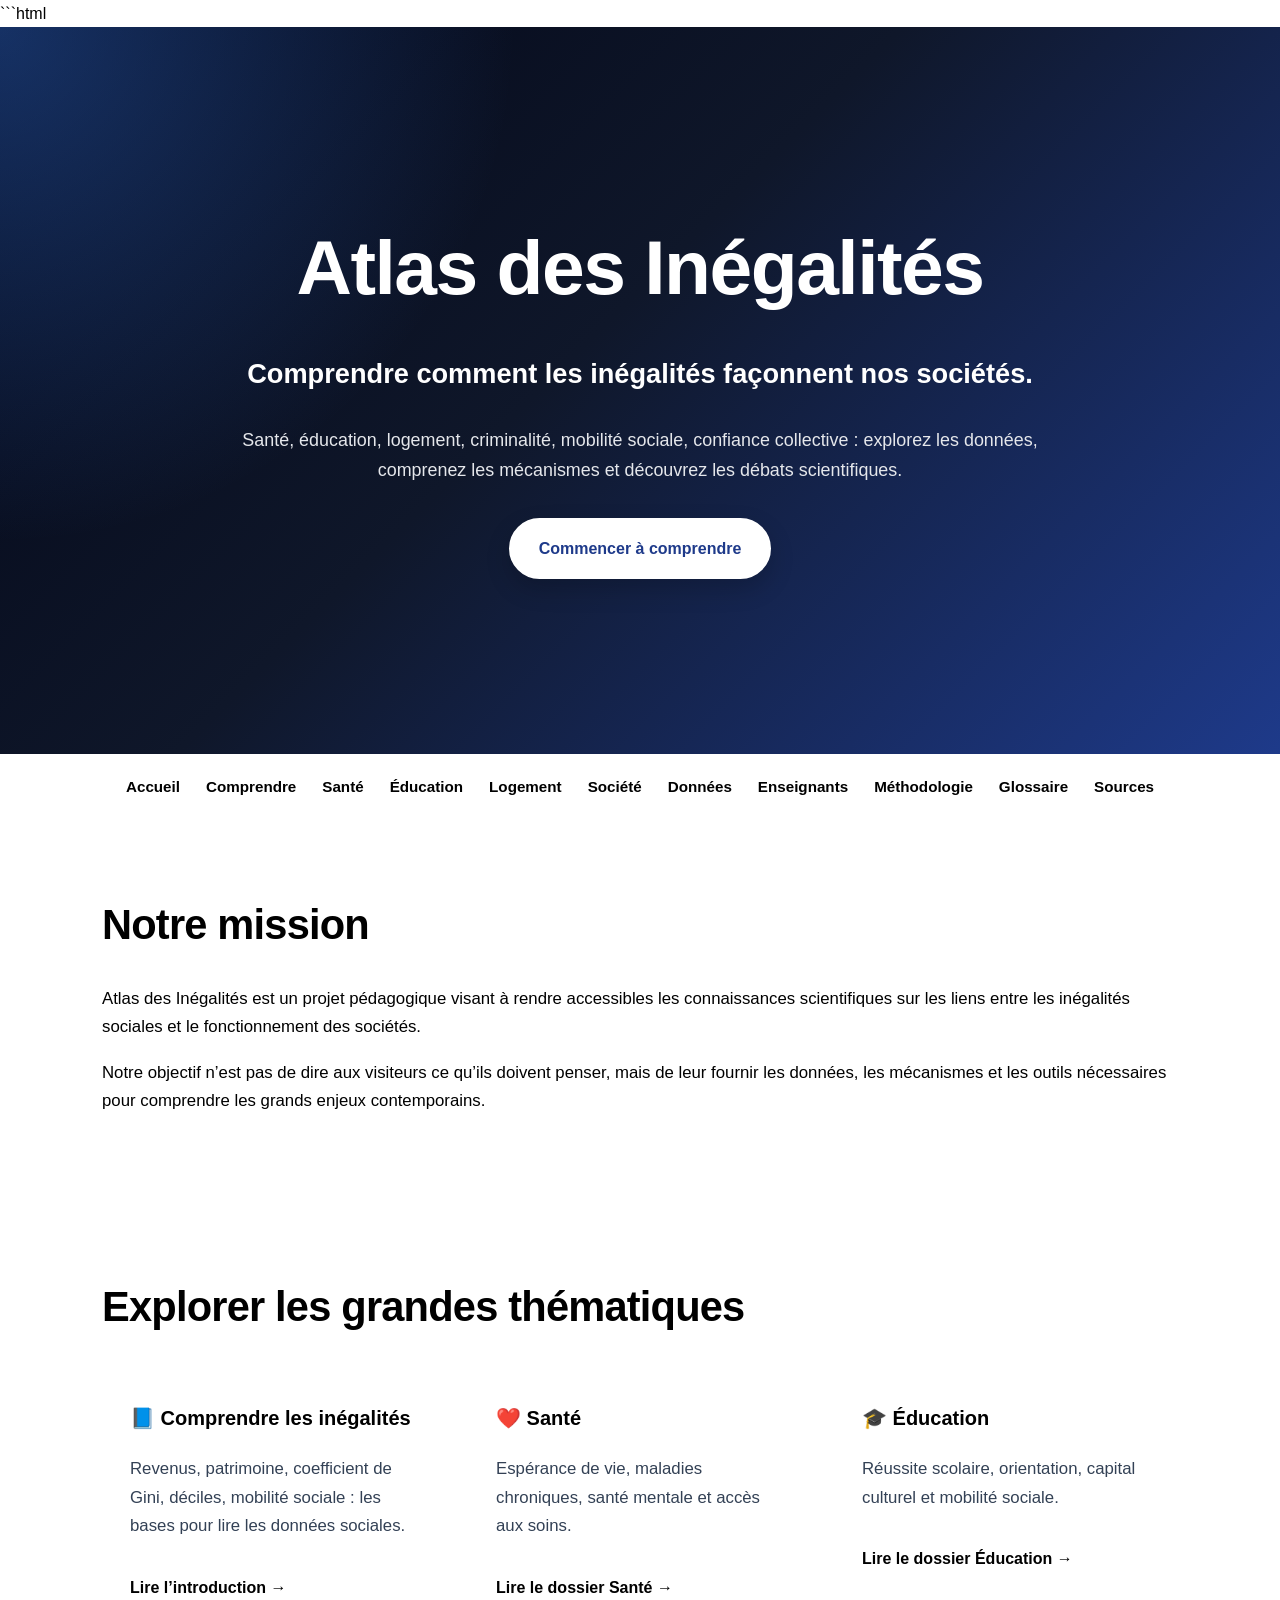
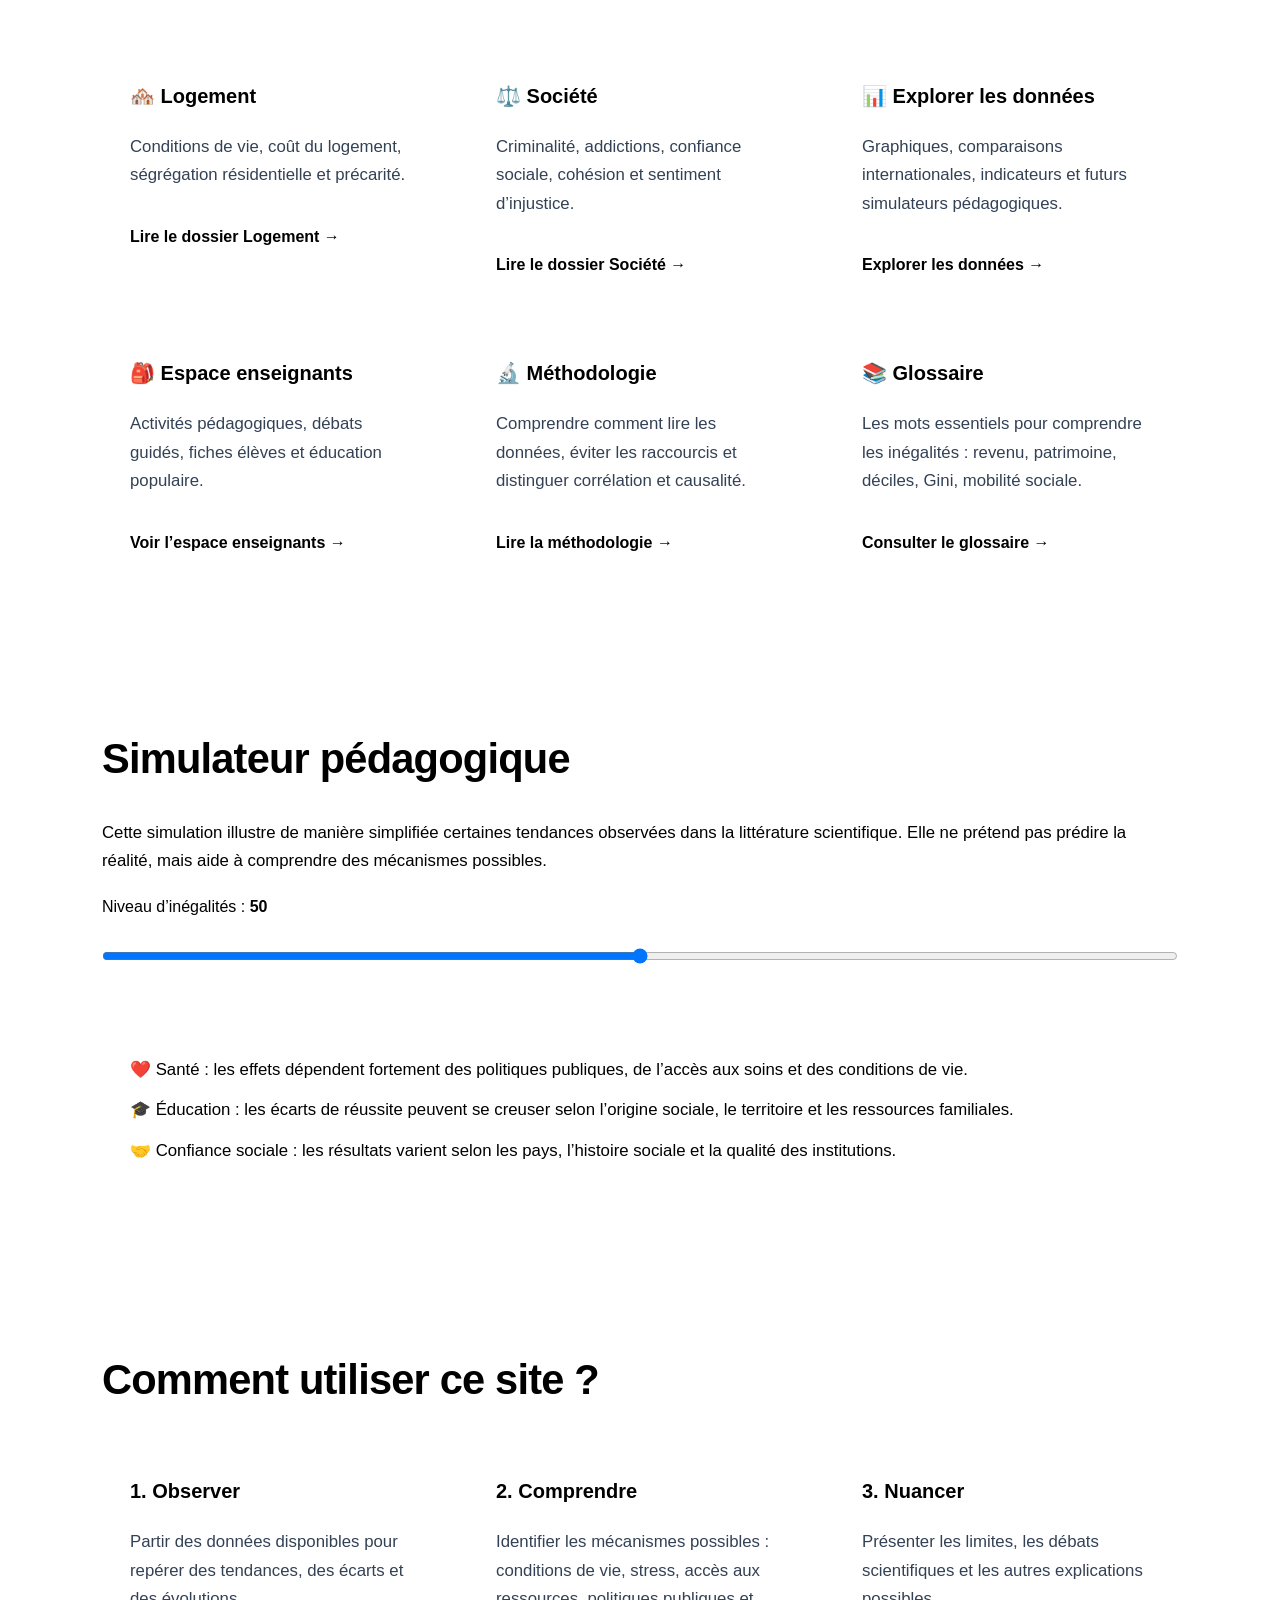
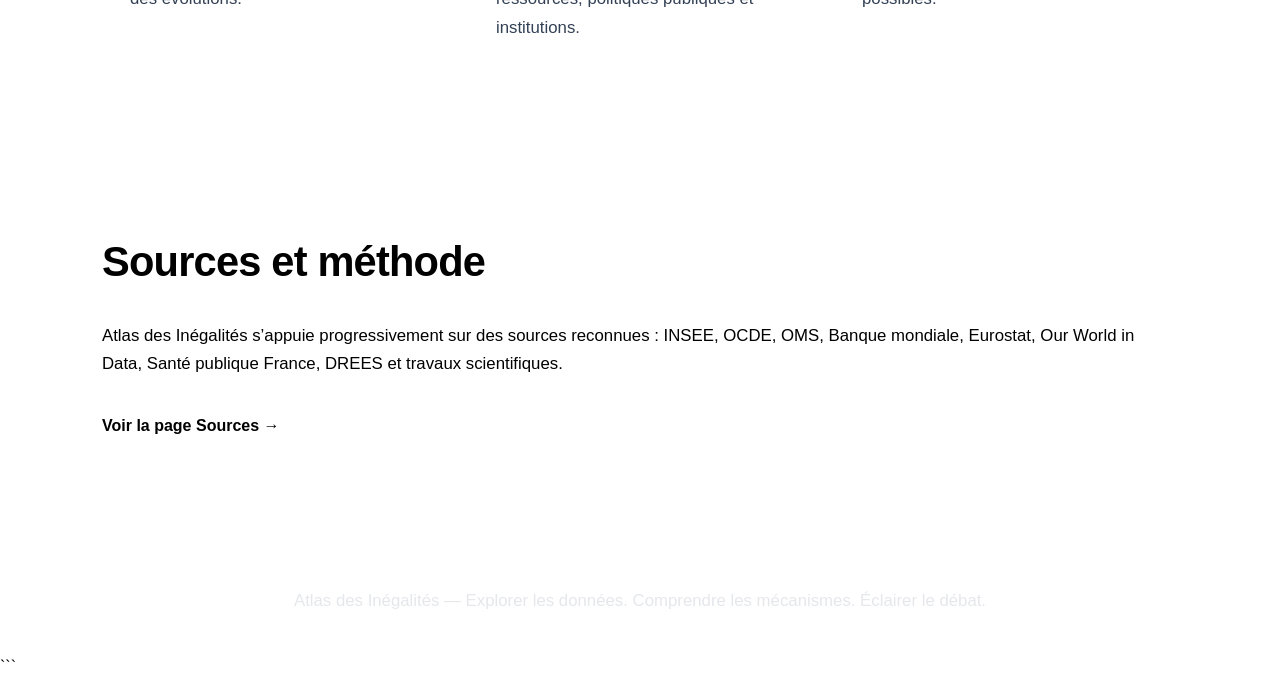
==== commit 6f6b9a1a: "Update index.html" ====
--- a/index.html
+++ b/index.html
@@ -1,3 +1,4 @@
+```html
 <!DOCTYPE html>
 <html lang="fr">
 <head>
@@ -23,9 +24,7 @@
             comprenez les mécanismes et découvrez les débats scientifiques.
         </p>
 
-        <a href="comprendre.html" class="btn">
-            Commencer à comprendre
-        </a>
+        <a href="comprendre.html" class="btn">Commencer à comprendre</a>
     </div>
 </header>
 
@@ -267,3 +266,4 @@
 
 </body>
 </html>
+```
--- a/style.css
+++ b/style.css
@@ -1,157 +1,309 @@
+```css
+:root {
+    --blue-dark: #0f172a;
+    --blue: #1e3a8a;
+    --blue-light: #2563eb;
+    --background: #f8fafc;
+    --text: #1f2937;
+    --muted: #64748b;
+    --border: #e5e7eb;
+    --white: #ffffff;
+    --shadow: 0 12px 35px rgba(15, 23, 42, 0.08);
+}
+
 * {
     box-sizing: border-box;
+}
+
+html {
+    scroll-behavior: smooth;
 }
 
 body {
     margin: 0;
     font-family: Arial, Helvetica, sans-serif;
-    line-height: 1.6;
-    color: #1f2933;
-    background: #f8fafc;
+    line-height: 1.7;
+    color: var(--text);
+    background: var(--background);
 }
 
 .container {
-    max-width: 1100px;
+    max-width: 1120px;
     margin: auto;
-    padding: 60px 20px;
-}
+    padding: 70px 22px;
+}
+
+/* HERO */
 
 .hero {
-    background: linear-gradient(135deg, #0f172a, #1e3a8a);
+    background:
+        radial-gradient(circle at top left, rgba(59, 130, 246, 0.35), transparent 35%),
+        linear-gradient(135deg, #020617, #0f172a 45%, #1e3a8a);
     color: white;
     text-align: center;
-    padding: 90px 20px;
+    padding: 105px 20px;
 }
 
 .hero h1 {
-    font-size: 3rem;
-    margin-bottom: 15px;
+    font-size: clamp(2.4rem, 6vw, 4.8rem);
+    margin: 0 0 18px;
+    letter-spacing: -1.5px;
 }
 
 .subtitle {
-    font-size: 1.5rem;
-    font-weight: bold;
+    font-size: clamp(1.2rem, 3vw, 1.7rem);
+    font-weight: 700;
+    max-width: 850px;
+    margin: auto;
 }
 
 .intro {
-    max-width: 800px;
-    margin: 25px auto;
-    font-size: 1.1rem;
-}
+    max-width: 820px;
+    margin: 28px auto 0;
+    font-size: 1.12rem;
+    color: #e5e7eb;
+}
+
+/* BUTTONS */
 
 .btn {
     display: inline-block;
-    margin-top: 20px;
-    padding: 14px 24px;
+    margin-top: 32px;
+    padding: 15px 26px;
     background: white;
-    color: #1e3a8a;
+    color: var(--blue);
     text-decoration: none;
     border-radius: 999px;
-    font-weight: bold;
-}
+    font-weight: 800;
+    box-shadow: 0 10px 25px rgba(0, 0, 0, 0.18);
+    transition: transform 0.2s ease, box-shadow 0.2s ease;
+}
+
+.btn:hover {
+    transform: translateY(-2px);
+    box-shadow: 0 16px 35px rgba(0, 0, 0, 0.22);
+}
+
+/* NAVIGATION */
 
 nav {
     position: sticky;
     top: 0;
-    z-index: 10;
-    background: white;
-    border-bottom: 1px solid #e5e7eb;
+    z-index: 50;
+    background: rgba(255, 255, 255, 0.95);
+    backdrop-filter: blur(12px);
+    border-bottom: 1px solid var(--border);
     display: flex;
     justify-content: center;
-    gap: 25px;
+    gap: 18px;
     flex-wrap: wrap;
-    padding: 14px;
+    padding: 14px 18px;
 }
 
 nav a {
-    color: #1f2933;
+    color: var(--blue-dark);
     text-decoration: none;
-    font-weight: bold;
+    font-weight: 700;
+    font-size: 0.95rem;
+    padding: 6px 4px;
 }
 
 nav a:hover {
-    color: #1e3a8a;
-}
+    color: var(--blue-light);
+}
+
+/* TYPOGRAPHY */
 
 h2 {
-    font-size: 2rem;
-    margin-bottom: 20px;
-    color: #0f172a;
-}
+    font-size: clamp(1.8rem, 4vw, 2.6rem);
+    margin: 0 0 24px;
+    color: var(--blue-dark);
+    letter-spacing: -0.8px;
+}
+
+h3 {
+    color: var(--blue);
+}
+
+p {
+    font-size: 1.05rem;
+}
+
+strong {
+    color: var(--blue-dark);
+}
+
+/* CARDS */
 
 .cards {
     display: grid;
     grid-template-columns: repeat(auto-fit, minmax(260px, 1fr));
-    gap: 20px;
+    gap: 22px;
+    margin-top: 30px;
 }
 
 .card {
-    background: white;
-    padding: 25px;
-    border-radius: 18px;
-    box-shadow: 0 10px 30px rgba(15, 23, 42, 0.08);
-    border: 1px solid #e5e7eb;
+    background: var(--white);
+    padding: 28px;
+    border-radius: 22px;
+    box-shadow: var(--shadow);
+    border: 1px solid var(--border);
+    transition: transform 0.22s ease, box-shadow 0.22s ease;
+}
+
+.card:hover {
+    transform: translateY(-4px);
+    box-shadow: 0 18px 45px rgba(15, 23, 42, 0.13);
 }
 
 .card h3 {
     margin-top: 0;
-    color: #1e3a8a;
-}
+    font-size: 1.25rem;
+}
+
+.card p {
+    color: #334155;
+}
+
+.card-link {
+    display: inline-block;
+    margin-top: 16px;
+    color: var(--blue-light);
+    font-weight: 800;
+    text-decoration: none;
+}
+
+.card-link:hover {
+    text-decoration: underline;
+}
+
+/* LISTS */
+
+ul {
+    background: var(--white);
+    padding: 28px 45px;
+    border-radius: 18px;
+    border: 1px solid var(--border);
+    box-shadow: var(--shadow);
+}
+
+li {
+    margin-bottom: 10px;
+}
+
+/* SIMULATION */
 
 input[type="range"] {
     width: 100%;
-    margin: 25px 0;
-}
-
-.card-link {
-    display: inline-block;
-    margin-top: 15px;
-    color: #1e3a8a;
-    font-weight: bold;
-    text-decoration: none;
-}
-
-.card-link:hover {
-    text-decoration: underline;
+    margin: 28px 0;
+    accent-color: var(--blue-light);
 }
 
 .simulation-box {
-    background: white;
-    border-left: 6px solid #1e3a8a;
-    padding: 25px;
-    border-radius: 14px;
-    box-shadow: 0 10px 30px rgba(15, 23, 42, 0.08);
-}
-
-ul {
-    background: white;
-    padding: 25px 40px;
-    border-radius: 14px;
-    border: 1px solid #e5e7eb;
-}
+    background: var(--white);
+    border-left: 7px solid var(--blue-light);
+    padding: 28px;
+    border-radius: 18px;
+    box-shadow: var(--shadow);
+    margin-top: 24px;
+}
+
+.simulation-box p {
+    margin: 12px 0;
+}
+
+/* LINKS */
+
+a {
+    color: var(--blue-light);
+}
+
+a:focus {
+    outline: 3px solid rgba(37, 99, 235, 0.35);
+    outline-offset: 3px;
+}
+
+/* FOOTER */
 
 footer {
     text-align: center;
-    background: #0f172a;
+    background: var(--blue-dark);
     color: white;
-    padding: 30px 20px;
-}
-
-@media (max-width: 700px) {
-    .hero h1 {
-        font-size: 2.2rem;
-    }
-
-    .subtitle {
-        font-size: 1.2rem;
+    padding: 38px 20px;
+    margin-top: 40px;
+}
+
+footer p {
+    margin: 0;
+    color: #e5e7eb;
+}
+
+/* RESPONSIVE */
+
+@media (max-width: 760px) {
+    .hero {
+        padding: 75px 18px;
+    }
+
+    .container {
+        padding: 50px 18px;
     }
 
     nav {
-        gap: 12px;
+        justify-content: flex-start;
+        overflow-x: auto;
+        flex-wrap: nowrap;
+        gap: 14px;
+    }
+
+    nav a {
+        white-space: nowrap;
         font-size: 0.9rem;
     }
 
-    .container {
-        padding: 40px 18px;
-    }
-}
+    .card {
+        padding: 24px;
+    }
+
+    ul {
+        padding: 24px 30px;
+    }
+    
+}
+.hero .btn {
+    background: #ffffff;
+    color: #1e3a8a !important;
+    border: 2px solid #ffffff;
+}
+
+.hero .btn:hover {
+    background: #eff6ff;
+    color: #1e3a8a !important;
+}
+
+/* Correction globale des boutons */
+.btn,
+.btn:visited,
+.hero .btn,
+.hero .btn:visited {
+    display: inline-block !important;
+    background-color: #ffffff !important;
+    color: #1e3a8a !important;
+    font-size: 1rem !important;
+    font-weight: 800 !important;
+    text-decoration: none !important;
+    padding: 15px 28px !important;
+    border-radius: 999px !important;
+    border: 2px solid #ffffff !important;
+    min-width: 230px !important;
+    text-align: center !important;
+    opacity: 1 !important;
+    visibility: visible !important;
+}
+
+.btn:hover,
+.hero .btn:hover {
+    background-color: #eff6ff !important;
+    color: #1e3a8a !important;
+}
+```
